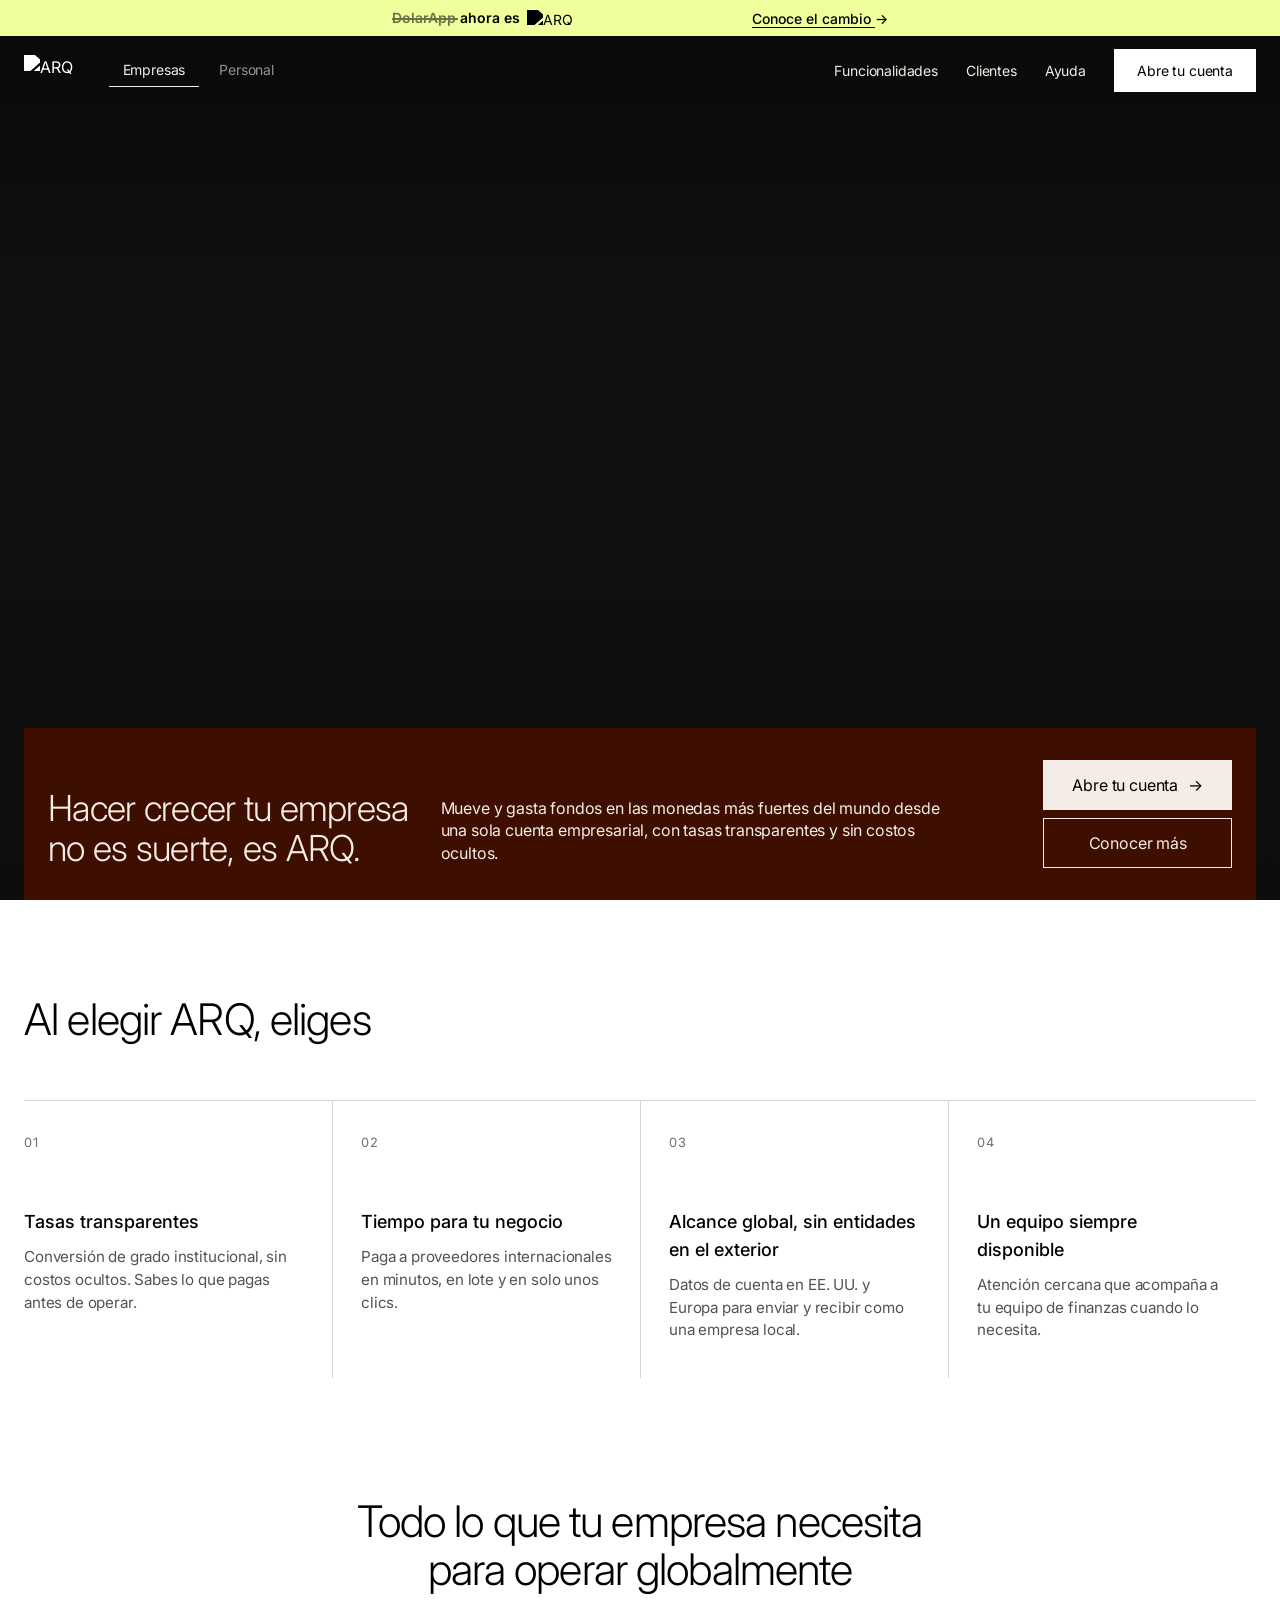
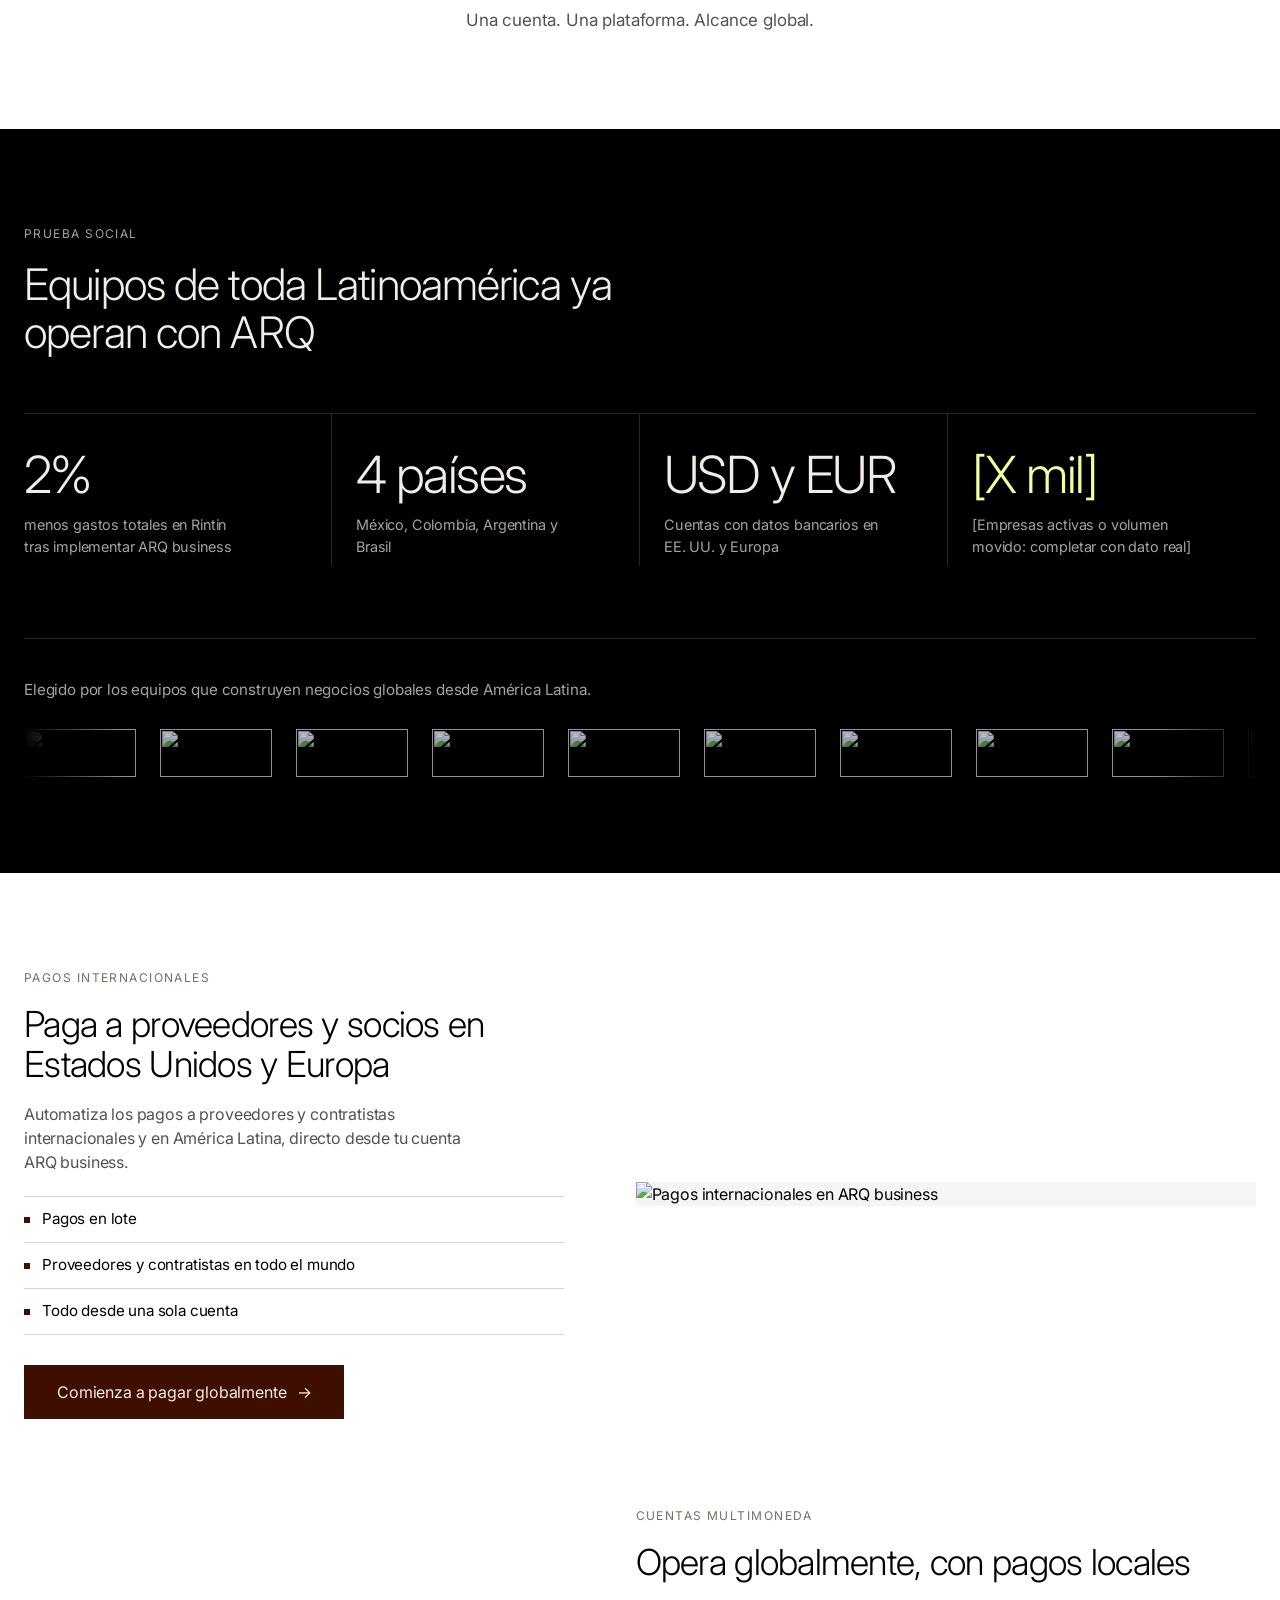
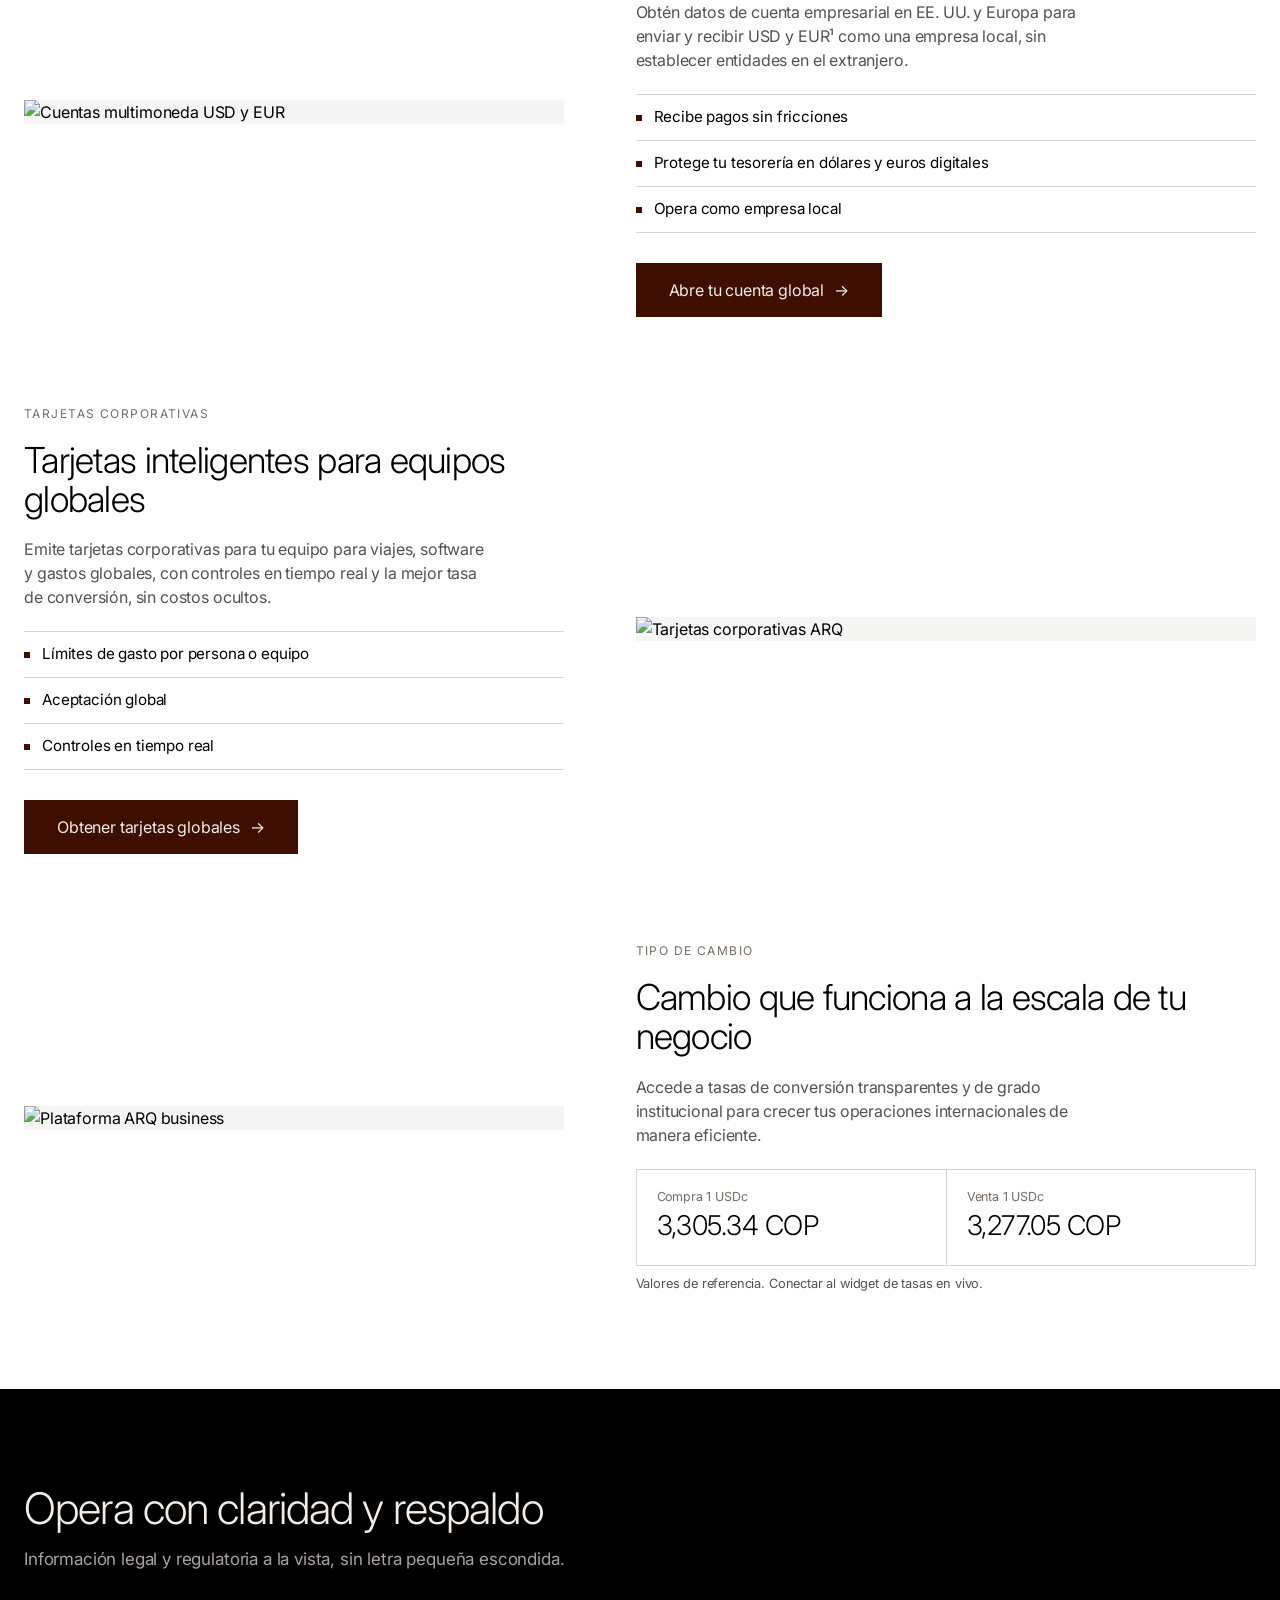
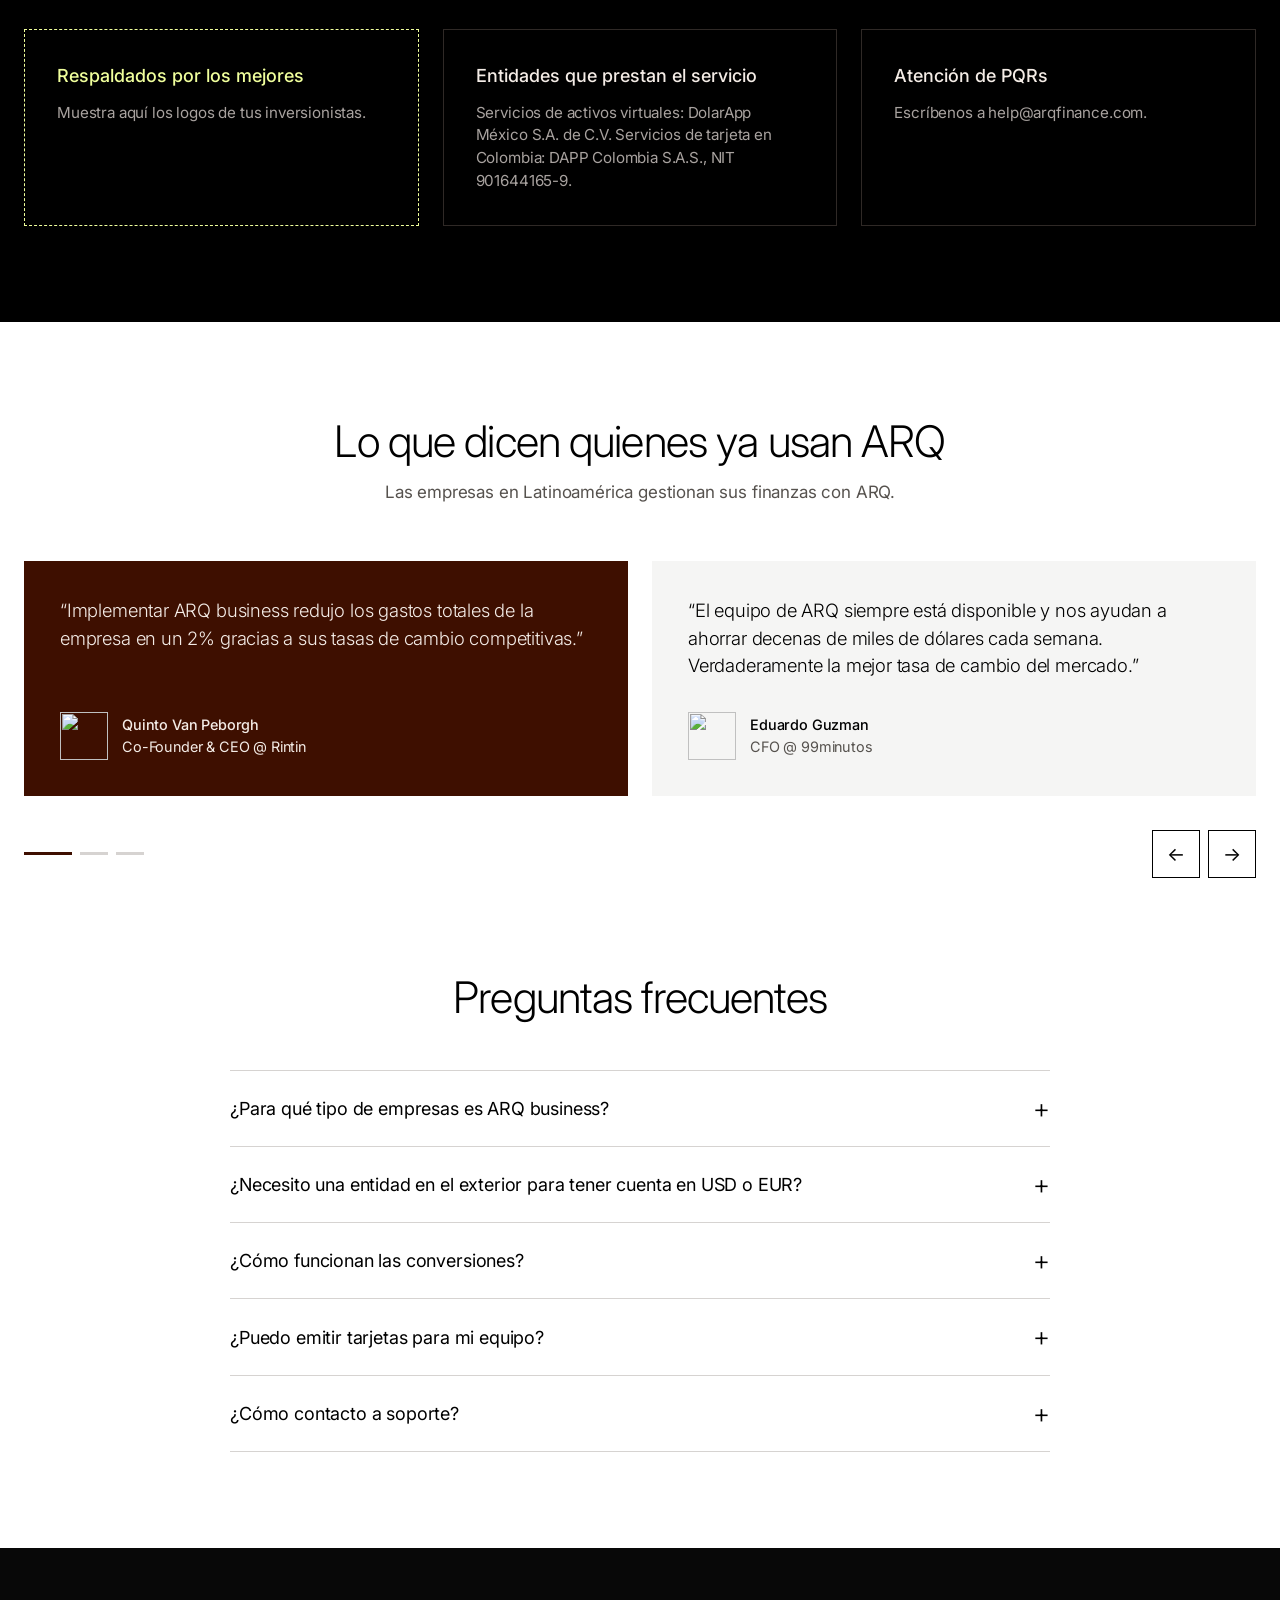
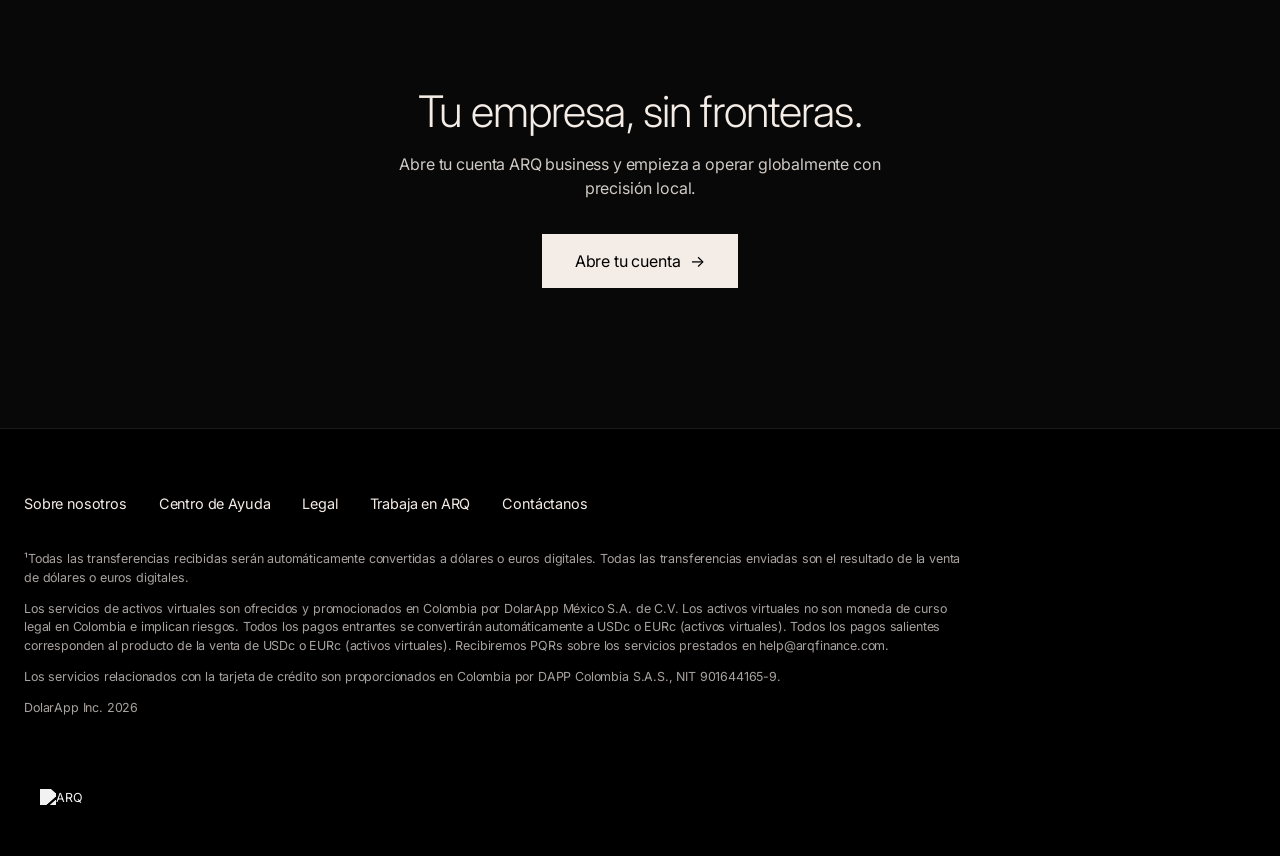
==== index.html @ 7ae876b1 "Variación B de la landing de ARQ (Empresas + Personal) para A/B testing Aplica la jerarquía de Nu Co" ====
<!doctype html>
<html lang="es-CO">
<head>
<meta charset="utf-8">
<meta name="viewport" content="width=device-width, initial-scale=1">
<title>ARQ business | Variación B (estructura Nu)</title>
<link rel="preconnect" href="https://fonts.googleapis.com">
<link rel="preconnect" href="https://fonts.gstatic.com" crossorigin>
<link href="https://fonts.googleapis.com/css2?family=Inter:wght@300;400;500;600&display=swap" rel="stylesheet">
<link rel="stylesheet" href="styles.css">
<link rel="stylesheet" href="personal.css">
</head>
<body>

<!--
  VARIACIÓN B — ARQ (EMPRESAS + PERSONAL EN UNA SOLA PÁGINA)
  El selector Empresas / Personal del navbar cambia de vista sin recargar ni navegar a otro archivo.
  Hipótesis: si presentamos ARQ con la claridad de Nu (beneficio de control en el hero → "Al elegir ARQ, eliges"
  → prueba social → productos → confianza/regulación → testimonios → FAQ), aumentará el CTR del CTA principal
  y la tasa de registro frente a la versión A.
  Métricas: clic en CTA hero, clics totales a registro, uso del conversor (personal), scroll 50/75%, registro completado.
  Cada CTA del cuerpo lleva data-cta para instrumentar el evento (los enlaces del navbar no navegan).
  Elementos en amarillo = placeholders: reemplazar con datos reales. Tasas del conversor = referencia.
  Imágenes, video, logos y QR se cargan desde arqfinance.com / cdn.arqfinance.com; en producción alojarlos propios.
-->

<!-- Banner animado: el nombre cambia de DolarApp a ARQ; al hacer clic abre el modal del cambio de marca -->
<div class="banner">
  <button type="button" class="banner-btn" id="brand-open" data-cta="brand-banner" aria-haspopup="dialog" aria-controls="brand-modal">
    <span class="ticker" aria-live="off">
      <span class="ticker-inner">
        <span><span class="was">DolarApp</span> <span class="is">ahora es</span> <img class="banner-logo" src="https://www.arqfinance.com/_astro/logo.D534Oqrz_ZRshG1.svg" alt="ARQ"></span>
        <span>Tan global como siempre, más ambiciosa que nunca</span>
        <span aria-hidden="true"><span class="was static">DolarApp</span></span>
      </span>
    </span>
    <span class="banner-more">Conoce el cambio <span class="arr">→</span></span>
  </button>
</div>

<header class="nav" id="nav">
  <div class="wrap">
    <div class="nav-left">
      <a class="logo" href="#" data-top aria-label="ARQ (volver al inicio)"><img src="https://www.arqfinance.com/_astro/logo.D534Oqrz_ZRshG1.svg" alt="ARQ"></a>
      <div class="switch" role="navigation" aria-label="Tipo de cuenta">
        <a href="#empresas" data-view="empresas" class="active" aria-current="page">Empresas</a>
        <a href="#personal" data-view="personal">Personal</a>
      </div>
    </div>
    <div class="links">
      <a class="noop" href="#">Funcionalidades</a>
      <a class="noop" href="#" data-t-empresas="Clientes" data-t-personal="Opiniones">Clientes</a>
      <a class="noop" href="#">Ayuda</a>
      <a class="btn btn-white noop" href="#" data-t-empresas="Abre tu cuenta" data-t-personal="Registrarse">Abre tu cuenta</a>
    </div>
  </div>
</header>

<main id="view-empresas" class="view">
<!-- 1. HERO -->
<section class="hero">
  <div class="hero-panel">
    <div class="wrap">
      <div class="bar">
        <div class="bar-text">
          <h1>Hacer crecer tu empresa<br>no es suerte, es ARQ.</h1>
          <div class="bar-side">
            <p>Mueve y gasta fondos en las monedas más fuertes del mundo desde una sola cuenta empresarial, con tasas transparentes y sin costos ocultos.</p>
          </div>
          <div class="actions">
            <a class="btn btn-offwhite" href="#e-registro" data-cta="hero">Abre tu cuenta <span class="arr">→</span></a>
            <a class="btn btn-outline on-dark" href="#e-productos" data-cta="hero-secundario">Conocer más</a>
          </div>
        </div>
      </div>
    </div>
  </div>
</section>

<!-- 2. PILARES -->
<section class="block light">
  <div class="wrap">
    <h2 class="reveal center" style="text-align:left">Al elegir ARQ, eliges</h2>
    <div class="pillars">
      <div class="pillar reveal" style="--d:.05s"><span class="n">01</span><h3>Tasas transparentes</h3><p>Conversión de grado institucional, sin costos ocultos. Sabes lo que pagas antes de operar.</p></div>
      <div class="pillar reveal" style="--d:.12s"><span class="n">02</span><h3>Tiempo para tu negocio</h3><p>Paga a proveedores internacionales en minutos, en lote y en solo unos clics.</p></div>
      <div class="pillar reveal" style="--d:.19s"><span class="n">03</span><h3>Alcance global, sin entidades en el exterior</h3><p>Datos de cuenta en EE. UU. y Europa para enviar y recibir como una empresa local.</p></div>
      <div class="pillar reveal" style="--d:.26s"><span class="n">04</span><h3>Un equipo siempre disponible</h3><p>Atención cercana que acompaña a tu equipo de finanzas cuando lo necesita.</p></div>
    </div>
  </div>
</section>

<!-- 3. TÍTULO DE SERVICIOS (separador entre pilares y prueba social) -->
<section class="block light" id="e-productos" style="padding-top:24px">
  <div class="wrap">
    <div class="center reveal">
      <h2>Todo lo que tu empresa necesita<br>para operar globalmente</h2>
      <p class="sub">Una cuenta. Una plataforma. Alcance global.</p>
    </div>
  </div>
</section>

<!-- 4. PRUEBA SOCIAL -->
<section class="block dark">
  <div class="wrap">
    <span class="eyebrow reveal">Prueba social</span>
    <h2 class="reveal" style="max-width:720px">Equipos de toda Latinoamérica ya operan con ARQ</h2>
    <div class="stats">
      <div class="stat reveal" style="--d:.05s"><b>2%</b><span>menos gastos totales en Rintin tras implementar ARQ business</span></div>
      <div class="stat reveal" style="--d:.12s"><b>4 países</b><span>México, Colombia, Argentina y Brasil</span></div>
      <div class="stat reveal" style="--d:.19s"><b>USD y EUR</b><span>Cuentas con datos bancarios en EE. UU. y Europa</span></div>
      <div class="stat todo reveal" style="--d:.26s"><b>[X mil]</b><span>[Empresas activas o volumen movido: completar con dato real]</span></div>
    </div>
    <div class="marquee-wrap reveal">
      <p class="cap">Elegido por los equipos que construyen negocios globales desde América Latina.</p>
      <div class="marquee" aria-label="Empresas que usan ARQ">
        <div class="marquee-track">
          <img src="https://www.arqfinance.com/_astro/partner-1.D_mMeR3E.webp" alt="">
          <img src="https://www.arqfinance.com/_astro/partner-11.BXKxPLMq.webp" alt="">
          <img src="https://www.arqfinance.com/_astro/partner-3.COo-REMi.webp" alt="">
          <img src="https://www.arqfinance.com/_astro/partner-4.nr9aVYWp.webp" alt="">
          <img src="https://www.arqfinance.com/_astro/partner-6.D3TfgtO8.webp" alt="">
          <img src="https://www.arqfinance.com/_astro/partner-7.Bqnf9oLd.webp" alt="">
          <img src="https://www.arqfinance.com/_astro/partner-8.Dorq1Qq0.webp" alt="">
          <img src="https://www.arqfinance.com/_astro/partner-9.DxtAh7CF.webp" alt="">
        </div>
      </div>
    </div>
  </div>
</section>

<!-- 5. PRODUCTOS -->
<section class="block light" style="padding-top:8px">
  <div class="wrap">

    <div class="product">
      <div class="pt reveal">
        <span class="eyebrow">Pagos internacionales</span>
        <h2>Paga a proveedores y socios en Estados Unidos y Europa</h2>
        <p>Automatiza los pagos a proveedores y contratistas internacionales y en América Latina, directo desde tu cuenta ARQ business.</p>
        <ul><li>Pagos en lote</li><li>Proveedores y contratistas en todo el mundo</li><li>Todo desde una sola cuenta</li></ul>
        <a class="btn btn-burgundy" href="#e-registro" data-cta="prod-pagos">Comienza a pagar globalmente <span class="arr">→</span></a>
      </div>
      <div class="media reveal" style="--d:.1s"><img src="https://www.arqfinance.com/_astro/business-benefit-1-es.Cd3D0XZC_2eNwPp.webp" alt="Pagos internacionales en ARQ business" loading="lazy"></div>
    </div>

    <div class="product rev">
      <div class="pt reveal">
        <span class="eyebrow">Cuentas multimoneda</span>
        <h2>Opera globalmente, con pagos locales</h2>
        <p>Obtén datos de cuenta empresarial en EE. UU. y Europa para enviar y recibir USD y EUR¹ como una empresa local, sin establecer entidades en el extranjero.</p>
        <ul><li>Recibe pagos sin fricciones</li><li>Protege tu tesorería en dólares y euros digitales</li><li>Opera como empresa local</li></ul>
        <a class="btn btn-burgundy" href="#e-registro" data-cta="prod-cuentas">Abre tu cuenta global <span class="arr">→</span></a>
      </div>
      <div class="media reveal" style="--d:.1s"><img src="https://www.arqfinance.com/_astro/business-benefit-2-es.DtLXEOiA_ZNxjGQ.webp" alt="Cuentas multimoneda USD y EUR" loading="lazy"></div>
    </div>

    <div class="product">
      <div class="pt reveal">
        <span class="eyebrow">Tarjetas corporativas</span>
        <h2>Tarjetas inteligentes para equipos globales</h2>
        <p>Emite tarjetas corporativas para tu equipo para viajes, software y gastos globales, con controles en tiempo real y la mejor tasa de conversión, sin costos ocultos.</p>
        <ul><li>Límites de gasto por persona o equipo</li><li>Aceptación global</li><li>Controles en tiempo real</li></ul>
        <a class="btn btn-burgundy" href="#e-registro" data-cta="prod-tarjetas">Obtener tarjetas globales <span class="arr">→</span></a>
      </div>
      <div class="media reveal" style="--d:.1s"><img src="https://www.arqfinance.com/_astro/business-benefit-3-en.Bo8iLZwk_8RFcz.webp" alt="Tarjetas corporativas ARQ" loading="lazy"></div>
    </div>

    <div class="product rev">
      <div class="pt reveal">
        <span class="eyebrow">Tipo de cambio</span>
        <h2>Cambio que funciona a la escala de tu negocio</h2>
        <p>Accede a tasas de conversión transparentes y de grado institucional para crecer tus operaciones internacionales de manera eficiente.</p>
        <div class="rate-box">
          <div><small>Compra 1 USDc</small><b>3,305.34 COP</b></div>
          <div><small>Venta 1 USDc</small><b>3,277.05 COP</b></div>
        </div>
        <p class="fine">Valores de referencia. Conectar al widget de tasas en vivo.</p>
      </div>
      <div class="media reveal" style="--d:.1s"><img src="https://www.arqfinance.com/_astro/business-app-es.hrPkyyJW_Z2uiToX.webp" alt="Plataforma ARQ business" loading="lazy"></div>
    </div>
  </div>
</section>
<!-- 6. CONFIANZA -->
<section class="block dark">
  <div class="wrap">
    <h2 class="reveal" style="max-width:680px">Opera con claridad y respaldo</h2>
    <p class="sub reveal" style="margin-top:14px">Información legal y regulatoria a la vista, sin letra pequeña escondida.</p>
    <div class="trust">
      <div class="tcard todo reveal" style="--d:.05s"><h3>Respaldados por los mejores</h3><p>Muestra aquí los logos de tus inversionistas.</p></div>
      <div class="tcard reveal" style="--d:.12s"><h3>Entidades que prestan el servicio</h3><p>Servicios de activos virtuales: DolarApp México S.A. de C.V. Servicios de tarjeta en Colombia: DAPP Colombia S.A.S., NIT 901644165-9.</p></div>
      <div class="tcard reveal" style="--d:.19s"><h3>Atención de PQRs</h3><p>Escríbenos a help@arqfinance.com.</p></div>
    </div>
  </div>
</section>

<!-- 7. TESTIMONIOS -->
<section class="block light" id="e-clientes">
  <div class="wrap">
    <h2 class="reveal center">Lo que dicen quienes ya usan ARQ</h2>
    <p class="sub reveal center" style="margin-left:auto;margin-right:auto;margin-top:14px">Las empresas en Latinoamérica gestionan sus finanzas con ARQ.</p>
    <div class="quotes">
      <figure class="quote hl reveal">
        <p>“Implementar ARQ business redujo los gastos totales de la empresa en un 2% gracias a sus tasas de cambio competitivas.”</p>
        <cite><img src="https://www.arqfinance.com/_astro/slide-5.DPJ-iJAH_Z2r4fEP.webp" alt=""><span><b>Quinto Van Peborgh</b>Co-Founder & CEO @ Rintin</span></cite>
      </figure>
      <figure class="quote reveal" style="--d:.08s">
        <p>“El equipo de ARQ siempre está disponible y nos ayudan a ahorrar decenas de miles de dólares cada semana. Verdaderamente la mejor tasa de cambio del mercado.”</p>
        <cite><img src="https://www.arqfinance.com/_astro/slide-2.Dfyh3610_Z2ljd4l.webp" alt=""><span><b>Eduardo Guzman</b>CFO @ 99minutos</span></cite>
      </figure>
      <figure class="quote reveal">
        <p>“Nuestro equipo puede pagar a proveedores internacionales en cuestión de minutos usando la plataforma de ARQ. Ahorra dinero y, lo más importante, tiempo.”</p>
        <cite><img src="https://www.arqfinance.com/_astro/slide-3.DffflrBR_2bcWS3.webp" alt=""><span><b>Tomas Mindlin</b>Co-Founder & CEO @ Tapi</span></cite>
      </figure>
      <figure class="quote reveal" style="--d:.08s">
        <p>“ARQ ha ayudado a que pagar a proveedores internacionales sea un proceso fluido para Kaszek.”</p>
        <cite><img src="https://www.arqfinance.com/_astro/slide-1.BblsdH49_Z1HPmCz.webp" alt=""><span><b>Hernan Kazah</b>Co-Founder & Managing Partner @ Kaszek</span></cite>
      </figure>
    </div>
    <div class="qctrl">
      <div class="dots" aria-hidden="true"></div>
      <div class="arrows">
        <button type="button" aria-label="Testimonio anterior">←</button>
        <button type="button" aria-label="Siguiente testimonio">→</button>
      </div>
    </div>
  </div>
</section>

<!-- 8. FAQ -->
<section class="block light" id="e-faq" style="padding-top:0">
  <div class="wrap">
    <h2 class="reveal center">Preguntas frecuentes</h2>
    <div class="faq reveal">
      <details><summary>¿Para qué tipo de empresas es ARQ business?</summary><div class="ans">Para startups y pymes con sede en México, Colombia, Argentina y Brasil que operan a través de fronteras y necesitan acceso confiable a finanzas globales sin abandonar su mercado local.</div></details>
      <details><summary>¿Necesito una entidad en el exterior para tener cuenta en USD o EUR?</summary><div class="ans">No. Obtienes datos de cuenta empresarial en EE. UU. y Europa para enviar y recibir USD y EUR sin establecer entidades en el extranjero.</div></details>
      <details><summary>¿Cómo funcionan las conversiones?</summary><div class="ans">Los pagos recibidos se convierten automáticamente a USDc o EURc (dólares o euros digitales), y los pagos enviados son el producto de la venta de esos activos. Los activos virtuales no son moneda de curso legal en Colombia e implican riesgos.</div></details>
      <details><summary>¿Puedo emitir tarjetas para mi equipo?</summary><div class="ans">Sí. Puedes emitir tarjetas corporativas con límites de gasto, controles en tiempo real y aceptación global.</div></details>
      <details><summary>¿Cómo contacto a soporte?</summary><div class="ans">Escríbenos a help@arqfinance.com o visita el Centro de Ayuda.</div></details>
    </div>
  </div>
</section>

<!-- 9. CTA FINAL -->
<section class="cta" id="e-registro">
  <div class="wrap reveal">
    <h2>Tu empresa, sin fronteras.</h2>
    <p>Abre tu cuenta ARQ business y empieza a operar globalmente con precisión local.</p>
    <a class="btn btn-offwhite" href="#" data-cta="final">Abre tu cuenta <span class="arr">→</span></a>
  </div>
</section>

</main>

<main id="view-personal" class="view" hidden>
<!-- 1. HERO CON VIDEO -->
<section class="p-hero">
  <video id="hero-video" autoplay muted loop playsinline preload="metadata" poster="https://www.arqfinance.com/_astro/hero.NEH5cOVc.webp"
         data-desktop-src="https://cdn.arqfinance.com/9a062e05-7674-4037-b7e7-937e2901f3b5/hero-video-bg-desktop-boneta.mp4"
         data-mobile-src="https://cdn.arqfinance.com/9a062e05-7674-4037-b7e7-937e2901f3b5/hero-video-bg-mobile-boneta.mp4"></video>
  <div class="wrap">
    <div>
      <h1>Hacer crecer tu patrimonio<br>no es suerte, es ARQ.</h1>
      <p>Cambia, paga, recibe e invierte en dólares y euros digitales a la tasa real del mercado, sin comisiones ocultas, desde cualquier lugar.</p>
      <div class="actions">
        <a class="btn btn-offwhite" href="#p-registro" data-cta="hero">Registrarse <span class="arr">→</span></a>
        <a class="btn btn-outline on-dark" href="#p-productos" data-cta="hero-secundario">Conocer más</a>
      </div>
    </div>
    <div class="chips" aria-label="Calificaciones de la app">
      <span class="chip"><svg viewBox="0 0 24 24" aria-hidden="true"><path d="M17.67 12.79c-.02-2.72 2.23-4.05 2.34-4.11-1.28-1.86-3.26-2.12-3.96-2.14-1.67-.17-3.28 1-4.13 1-.86 0-2.17-.98-3.58-.95-1.81.03-3.51 1.08-4.44 2.7-1.92 3.32-.49 8.19 1.35 10.87.92 1.31 1.99 2.78 3.4 2.73 1.37-.06 1.89-.88 3.55-.88 1.64 0 2.13.88 3.56.85 1.48-.02 2.41-1.32 3.29-2.64 1.06-1.5 1.49-2.98 1.51-3.06-.04-.02-2.87-1.1-2.9-4.37zM14.96 4.78c.74-.93 1.25-2.18 1.11-3.46-1.07.05-2.41.74-3.18 1.64-.68.8-1.29 2.1-1.13 3.33 1.2.09 2.43-.6 3.2-1.51z"/></svg>4.7<small>/5</small></span>
      <span class="chip"><svg viewBox="0 0 24 24" aria-hidden="true"><path d="M7 4l13 8-13 8z"/></svg>4.5<small>/5</small></span>
    </div>
  </div>
</section>

<!-- 2. CAMBIO: celular + tarjeta sobre verde -->
<section class="p-green">
  <div class="wrap">
    <div class="img reveal"><img src="https://www.arqfinance.com/_astro/arq-app-es-co.DZjt2pmW_Z1uCnOr.webp" alt="App y tarjeta ARQ"></div>
    <div>
      <h2 class="reveal">Tu banco odiaría<br>que vieras nuestro cambio.</h2>
      <p class="sub reveal">Cambia a dólares digitales y euros digitales en segundos, a la tasa real del mercado. Sin comisiones ocultas.</p>
      <a class="btn btn-white reveal" href="#p-cambio" data-cta="cambio">Cambia ahora <span class="arr">→</span></a>
    </div>
  </div>
</section>

<!-- 3. AL ELEGIR ARQ, ELIGES (lista editorial) -->
<section class="p-pillars">
  <div class="wrap">
    <div class="ttl reveal">
      <span class="eyebrow">Por qué ARQ</span>
      <h2>Al elegir ARQ, eliges</h2>
      <p>Claridad desde el primer día: sin letra pequeña, sin sorpresas.</p>
    </div>
    <div>
      <div class="p-row reveal"><span class="n">01</span><div><h3>La tasa real del mercado</h3><p>Sin comisiones ocultas. Ves lo que pagas antes de cambiar.</p></div></div>
      <div class="p-row reveal"><span class="n">02</span><div><h3>Segundos, no días</h3><p>Cambia a dólares y euros digitales en segundos, desde tu celular.</p></div></div>
      <div class="p-row reveal"><span class="n">03</span><div><h3>Una cuenta tan global como tus ingresos</h3><p>Recibe pagos de Estados Unidos y Europa con tus propios datos de cuenta.</p></div></div>
      <div class="p-row reveal"><span class="n">04</span><div><h3>Una tarjeta que va contigo</h3><p>En casa o en el extranjero, paga siempre a la tasa real y con cashback.</p></div></div>
    </div>
  </div>
</section>

<!-- 4. FRANJA AZUL: prensa (carrusel infinito) -->
<section class="p-press">
  <div class="wrap">
    <h2 class="reveal">Esto es lo que dicen de nosotros</h2>
    <div class="marquee" aria-label="Medios que hablan de ARQ">
      <div class="marquee-track">
        <img src="https://www.arqfinance.com/_astro/bloomberg.BDicKIKr.svg" alt="Bloomberg">
        <img src="https://www.arqfinance.com/_astro/forbes.Dz3vZZSB.svg" alt="Forbes">
        <img src="https://www.arqfinance.com/_astro/el-tiempo.CmvBShZ-.svg" alt="El Tiempo">
        <img src="https://www.arqfinance.com/_astro/valora-atlantic.BvX9Cz4F.svg" alt="Valora Analitik">
        <img src="https://www.arqfinance.com/_astro/la-republica.Vt3ulvCZ.svg" alt="La República">
        <img src="https://www.arqfinance.com/_astro/infobae.BCz3heBQ.svg" alt="Infobae">
        <img src="https://www.arqfinance.com/_astro/bloomberg-en-linea.BaGs9W0c.svg" alt="Bloomberg Línea">
      </div>
    </div>
  </div>
</section>

<!-- 5. BENEFICIOS: tarjetas grises con imagen a sangre -->
<section class="p-benefits" id="p-productos">
  <div class="wrap">
    <div class="p-head reveal">
      <h2>Todo lo que necesitas<br>para tu patrimonio global</h2>
      <p>Cambia, paga, recibe e invierte. Todo en una sola app.</p>
    </div>

    <article class="p-benefit reveal">
      <div class="tx">
        <div>
          <h2>La tarjeta para un patrimonio global.</h2>
          <p>En casa o en el extranjero, paga siempre a la tasa real del mercado y con un cashback inigualable.</p>
        </div>
        <div><a class="btn btn-black" href="#p-registro" data-cta="prod-tarjeta">Pide tu tarjeta ARQ <span class="arr">→</span></a></div>
      </div>
      <div class="im"><img src="https://www.arqfinance.com/_astro/benefit-1-en-all.DXNm6J_1_1EP5q.webp" alt="Tarjeta ARQ" loading="lazy"></div>
    </article>

    <article class="p-benefit rev reveal">
      <div class="tx">
        <div>
          <h2>Una cuenta tan global como tus ingresos.</h2>
          <p>Envía y recibe pagos desde Estados Unidos y Europa con tus propios datos de cuenta, a la tasa real del mercado y sin sorpresas.</p>
        </div>
        <div><a class="btn btn-black" href="#p-registro" data-cta="prod-cuenta">Abre tu cuenta global <span class="arr">→</span></a></div>
      </div>
      <div class="im"><img src="https://www.arqfinance.com/_astro/benefit-2-es-co.DaxhS8_G_Z1728Cl.webp" alt="Cuenta global ARQ" loading="lazy"></div>
    </article>

    <article class="p-benefit reveal">
      <div class="tx">
        <div>
          <h2>Gestiona tu capital a escala global.</h2>
          <p>Accede a cuentas remuneradas, acciones y ETFs líderes en mercados internacionales con una asesoría de inversión global.</p>
        </div>
        <div><a class="btn btn-black" href="#p-registro" data-cta="prod-inversion">Empieza hoy <span class="arr">→</span></a></div>
      </div>
      <div class="im"><img src="https://www.arqfinance.com/_astro/benefit-3-es-co.fEWbibNk_aejRg.webp" alt="Inversiones en ARQ" loading="lazy"></div>
    </article>
  </div>
</section>

<!-- 6. CONVERSOR: celular sobre burdeos + calculadora -->
<section class="p-ex" id="p-cambio">
  <div class="wrap">
  <div class="l"><img src="https://www.arqfinance.com/_astro/exchange-app-es-co.D25RmYHM_ZnpPjo.webp" alt="Alertas de precio en la app de ARQ" loading="lazy"></div>
  <div class="r">
    <h2 class="reveal">No nos creas.<br>Compruébalo por ti mismo.</h2>
    <div class="p-calc reveal" id="calc">
      <div class="row">
        <span class="cur"><img id="calc-flag-from" src="https://www.arqfinance.com/_astro/co.DbTl_jdJ.svg" alt=""><span id="calc-from">COP</span></span>
        <input class="val" id="calc-amt" inputmode="decimal" value="1000000" aria-label="Monto a cambiar">
      </div>
      <div class="mid"><button type="button" class="swapbtn" id="calc-swap" aria-label="Invertir monedas">⇅</button></div>
      <div class="row">
        <span class="cur"><img id="calc-flag-to" src="https://www.arqfinance.com/_astro/us.BxQaODEj.svg" alt=""><span id="calc-to">USDc</span></span>
        <div class="val out" id="calc-out">0</div>
      </div>
      <div class="rate"><span id="calc-rate">1 USDc = 3.305,34 COP</span> · Tasa de referencia</div>
    </div>
    <a class="btn btn-black reveal" href="#p-registro" data-cta="conversor">Cambia ahora <span class="arr">→</span></a>
    <p class="legal reveal">USDc y EURc son activos virtuales y no moneda fiduciaria. Para más información, lee el artículo con la explicación sobre qué son las stablecoins.</p>
  </div>
  </div>
</section>

<!-- 7. INVERSIONISTAS -->
<section class="p-inv">
  <div class="wrap">
    <span class="eyebrow reveal">Nuestros inversionistas</span>
    <h2 class="reveal">Respaldados por los mejores.</h2>
    <div class="tcard todo reveal"><h3>[Logos de inversionistas]</h3><p>Reemplazar por los logos reales de los inversionistas de ARQ.</p></div>
  </div>
</section>

<!-- 8. TESTIMONIOS sobre azul petróleo -->
<section class="p-teal" id="p-clientes">
  <div class="wrap">
    <div class="reveal">
      <h2>2 millones de personas en todo el mundo ya gestionan sus finanzas con ARQ.</h2>
      <div class="chips">
        <span class="chip"><svg viewBox="0 0 24 24" aria-hidden="true"><path d="M17.67 12.79c-.02-2.72 2.23-4.05 2.34-4.11-1.28-1.86-3.26-2.12-3.96-2.14-1.67-.17-3.28 1-4.13 1-.86 0-2.17-.98-3.58-.95-1.81.03-3.51 1.08-4.44 2.7-1.92 3.32-.49 8.19 1.35 10.87.92 1.31 1.99 2.78 3.4 2.73 1.37-.06 1.89-.88 3.55-.88 1.64 0 2.13.88 3.56.85 1.48-.02 2.41-1.32 3.29-2.64 1.06-1.5 1.49-2.98 1.51-3.06-.04-.02-2.87-1.1-2.9-4.37zM14.96 4.78c.74-.93 1.25-2.18 1.11-3.46-1.07.05-2.41.74-3.18 1.64-.68.8-1.29 2.1-1.13 3.33 1.2.09 2.43-.6 3.2-1.51z"/></svg>4.7<small>/5</small></span>
        <span class="chip"><svg viewBox="0 0 24 24" aria-hidden="true"><path d="M7 4l13 8-13 8z"/></svg>4.5<small>/5</small></span>
      </div>
      <a class="btn btn-offwhite" href="#p-registro" data-cta="teal-descarga">Descarga la app <span class="arr">→</span></a>
    </div>
    <div>
      <div class="quotes">
        <figure class="quote reveal">
          <p>“He estado en varios países tales como Japón, EEUU, Europa y siempre pago con ARQ, no importa la moneda local siempre pago con la tarjeta que hace la conversión, me da seguridad, tranquilidad y además recargo con mi moneda local, esta tarjeta es fabulosa, para los viajeros es lo mejor la reciben en cualquier parte del mundo.”</p>
          <cite><span><b>Juan Manuel G.</b>Medellín • 28 Aug 2025</span></cite>
        </figure>
        <figure class="quote reveal" style="--d:.08s">
          <p>“Muy buena experiencia. No tuve ningún problema en ningún momento y la tarjeta me funcionó en todos los lugares de Europa, en comercios grandes e incluso en un puesto de frutas en la calle. Todo fue súper fácil y, lo mejor de todo, sin comisiones.”</p>
          <cite><span><b>Hordania S.</b>Bogotá • 14 Oct 2025</span></cite>
        </figure>
        <figure class="quote reveal" style="--d:.16s">
          <p>“Me encanta ARQ. Es absolutamente la mejor forma de recibir pagos en EE.UU. y poder usar ese saldo con la mejor tasa de cambio aquí en Colombia.”</p>
          <cite><span><b>Natalia R.</b>Bogotá • 30 Dec 2025</span></cite>
        </figure>
      </div>
      <div class="qctrl">
        <div class="dots" aria-hidden="true"></div>
        <div class="arrows">
          <button type="button" aria-label="Testimonio anterior">←</button>
          <button type="button" aria-label="Siguiente testimonio">→</button>
        </div>
      </div>
    </div>
  </div>
</section>

<!-- 9. FAQ + claridad legal -->
<section class="p-faq" id="p-faq">
  <div class="wrap">
    <div class="ttl reveal">
      <h2>Preguntas frecuentes</h2>
      <p>Lo esencial, sin letra pequeña. Si necesitas más, escríbenos a help@arqfinance.com.</p>
    </div>
    <div class="faq reveal">
      <details><summary>¿Qué son USDc y EURc?</summary><div class="ans">Son dólares y euros digitales (stablecoins). Son activos virtuales y no moneda fiduciaria ni de curso legal en Colombia, e implican riesgos.</div></details>
      <details><summary>¿A qué tasa cambio mi dinero?</summary><div class="ans">A la tasa real del mercado, sin comisiones ocultas.</div></details>
      <details><summary>¿Puedo recibir pagos de Estados Unidos y Europa?</summary><div class="ans">Sí. Tienes tus propios datos de cuenta para enviar y recibir pagos desde Estados Unidos y Europa, a la tasa real del mercado.</div></details>
      <details><summary>¿Qué puedo hacer con la tarjeta ARQ?</summary><div class="ans">Pagar en casa o en el extranjero a la tasa real del mercado y con cashback.</div></details>
      <details><summary>¿Quién presta el servicio?</summary><div class="ans">Los servicios de activos virtuales los ofrece en Colombia DolarApp México S.A. de C.V. Los servicios relacionados con la tarjeta de crédito los presta DAPP Colombia S.A.S., NIT 901644165-9.</div></details>
    </div>
  </div>
</section>

<!-- 10. DESCARGA CON QR -->
<section class="p-qr" id="p-registro">
  <div class="l"><div class="qrbox"><img src="https://www.arqfinance.com/_astro/qr-code.CypiRRay.webp" alt="Código QR para descargar la app de ARQ"></div></div>
  <div class="r">
    <h2 class="reveal">Descarga ARQ.<br>Únete hoy.</h2>
    <p class="reveal">Únete a los 2 millones de personas que ya gestionan su patrimonio con ARQ.</p>
    <div class="badges reveal">
      <a href="#" data-cta="badge-appstore"><img src="https://www.arqfinance.com/_astro/app-store-badge-es.mpKR2dAW.svg" alt="Descargar en App Store"></a>
      <a href="#" data-cta="badge-googleplay"><img src="https://www.arqfinance.com/_astro/google-play-badge-es.CU2piSXn.svg" alt="Disponible en Google Play"></a>
    </div>
  </div>
</section>

</main>

<footer>
  <div class="wrap">
    <div class="links"><a href="#">Sobre nosotros</a><a href="#">Centro de Ayuda</a><a href="#">Legal</a><a href="#">Trabaja en ARQ</a><a href="#">Contáctanos</a></div>
    <p>¹Todas las transferencias recibidas serán automáticamente convertidas a dólares o euros digitales. Todas las transferencias enviadas son el resultado de la venta de dólares o euros digitales.</p>
    <p>Los servicios de activos virtuales son ofrecidos y promocionados en Colombia por DolarApp México S.A. de C.V. Los activos virtuales no son moneda de curso legal en Colombia e implican riesgos. Todos los pagos entrantes se convertirán automáticamente a USDc o EURc (activos virtuales). Todos los pagos salientes corresponden al producto de la venta de USDc o EURc (activos virtuales). Recibiremos PQRs sobre los servicios prestados en help@arqfinance.com.</p>
    <p>Los servicios relacionados con la tarjeta de crédito son proporcionados en Colombia por DAPP Colombia S.A.S., NIT 901644165-9.</p>
    <p>DolarApp Inc. 2026</p>
    <img class="brand" src="https://www.arqfinance.com/_astro/logo.D534Oqrz_ZRshG1.svg" alt="ARQ">
  </div>
</footer>

<!-- Modal corto: De DolarApp a ARQ -->
<div class="brand-modal" id="brand-modal" role="dialog" aria-modal="true" aria-labelledby="bm-title" aria-hidden="true">
  <div class="bm-card">
    <button type="button" class="bm-close" id="brand-close" aria-label="Cerrar">×</button>
    <div class="bm-hero" aria-hidden="true">
      <span class="bm-from">DolarApp</span>
      <span class="bm-arrow">→</span>
      <span class="bm-to"><img src="https://www.arqfinance.com/_astro/logo.D534Oqrz_ZRshG1.svg" alt=""></span>
    </div>
    <div class="bm-body">
      <h2 id="bm-title">DolarApp ahora es ARQ</h2>
      <p>Crecimos más allá de los pagos transfronterizos, y nuestro nombre tenía que crecer con nosotros.</p>
      <ol class="bm-steps">
        <li><b>Hace 3 años</b><span>Lanzamos DolarApp para pagar y recibir en dólares con tasas justas.</span></li>
        <li><b>Hoy</b><span>Más de 2 millones de clientes y nuevos productos: inversión, crédito y servicios del día a día.</span></li>
        <li><b>2 de marzo de 2026</b><span>Nace ARQ, nuestra nueva marca para una plataforma financiera global.</span></li>
      </ol>
      <div class="bm-actions">
        <button type="button" class="btn btn-black bm-ok" id="brand-ok" data-cta="brand-modal-ok">Entendido</button>
        <a class="bm-link" href="https://www.arqfinance.com/es-CO/blog/product-releases/announcement" target="_blank" rel="noopener" data-cta="brand-modal-anuncio">Leer el anuncio completo</a>
      </div>
    </div>
  </div>
</div>

<script src="script.js"></script>
</body>
</html>
---- styles.css ----
/* ===== Tokens de marca ARQ (extraídos de arqfinance.com) ===== */
:root{
  --black:#000; --white:#fff; --off-white:#f4ece6;
  --burgundy:#3e0f00; --burgundy-600:#ab2a00; --burgundy-200:#f35a27;
  --yellow:#f0ff9c; --green:#00301c; --blue:#5db3e8; --taupe:#776d65;
  --brown-50:#f5f5f4; --brown-100:#e7e5e4; --brown-200:#d6d3d1; --brown-400:#a8a29f; --brown-700:#56524e; --brown-900:#292524;
  /* Beausite (fuente propietaria de ARQ) no es de uso libre: Inter ligera como sustituto.
     Para igualarla 100%, cargar Beausite Classic/Fit con @font-face y ponerla primero aquí. */
  --font:"Beausite Classic","Beausite Fit",Inter,system-ui,-apple-system,"Segoe UI",sans-serif;
  --ease:cubic-bezier(.4,0,.2,1);
}
*{box-sizing:border-box;margin:0;padding:0}
html{scroll-behavior:smooth}
body{background:var(--black);color:var(--black);font-family:var(--font);font-weight:400;font-size:16px;line-height:1.5;letter-spacing:-.01em;-webkit-font-smoothing:antialiased}
img{display:block;max-width:100%}
a{color:inherit;text-decoration:none}
.wrap{max-width:1280px;margin:0 auto;padding:0 24px}

/* ===== Tipografía: títulos ligeros (300), tracking -0.02em, como ARQ ===== */
h1,h2{font-weight:300;letter-spacing:-.02em;line-height:1.1}
h1{font-size:clamp(2rem,4.2vw,3.4rem)}
h2{font-size:clamp(1.9rem,3.4vw,2.9rem)}
h3{font-weight:500;font-size:1.125rem;line-height:1.55;letter-spacing:0}
.eyebrow{font-size:.75rem;text-transform:uppercase;letter-spacing:.12em;color:var(--taupe);margin-bottom:18px;display:block}
.dark .eyebrow{color:var(--brown-400)}

/* ===== Botones: rectos (radius 0), transición .15s como ARQ + hover claro ===== */
.btn{display:inline-flex;align-items:center;gap:10px;font-family:inherit;font-size:1rem;font-weight:400;letter-spacing:-.01em;padding:14px 32px;border:1px solid transparent;cursor:pointer;
     transition:color .15s var(--ease),background-color .15s var(--ease),border-color .15s var(--ease),transform .15s var(--ease)}
.btn .arr{display:inline-block;transition:transform .2s var(--ease)}
.btn:hover .arr{transform:translateX(5px)}
.btn:active{transform:scale(.98)}
.btn-burgundy{background:var(--burgundy);color:var(--off-white)}
.btn-burgundy:hover{background:var(--burgundy-600)}
.btn-offwhite{background:var(--off-white);color:var(--black)}
.btn-offwhite:hover{background:var(--yellow)}
.btn-white{background:var(--white);color:var(--black)}
.btn-white:hover{background:var(--off-white)}
.btn-outline{background:transparent;color:var(--black);border-color:var(--black)}
.btn-outline:hover{background:var(--black);color:var(--white)}
.dark .btn-outline,.btn-outline.on-dark{color:var(--off-white);border-color:var(--off-white)}
.dark .btn-outline:hover,.btn-outline.on-dark:hover{background:var(--off-white);color:var(--black)}
.btn:focus-visible,a:focus-visible,summary:focus-visible{outline:2px solid var(--blue);outline-offset:3px}

/* ===== Banner + header ===== */
.banner{background:var(--yellow);color:var(--black);text-align:center;padding:9px 16px;font-size:.875rem;position:relative;z-index:30}
.banner a{text-decoration:underline;text-underline-offset:3px}
header.nav{position:absolute;top:36px;left:0;right:0;z-index:20;transition:background-color .25s var(--ease),backdrop-filter .25s var(--ease)}
header.nav.stuck{position:fixed;top:0;background:rgba(0,0,0,.78);backdrop-filter:blur(12px);animation:slideDown .3s var(--ease)}
@keyframes slideDown{from{transform:translateY(-100%)}to{transform:none}}
header.nav .wrap{display:flex;align-items:center;justify-content:space-between;height:68px}
header.nav .logo img{height:30px;width:auto;filter:brightness(0) invert(1)}
header.nav .links{display:flex;align-items:center;gap:28px;color:var(--off-white);font-size:.875rem}
header.nav .links a:not(.btn){position:relative;padding:4px 0}
header.nav .links a:not(.btn)::after{content:"";position:absolute;left:0;bottom:0;height:1px;width:100%;background:currentColor;transform:scaleX(0);transform-origin:left;transition:transform .25s var(--ease)}
header.nav .links a:not(.btn):hover::after{transform:scaleX(1)}
header.nav .btn{padding:10px 22px;font-size:.875rem}

/* ===== 1. HERO: foto a sangre + panel burdeos inferior ===== */
.hero{position:relative;min-height:calc(100vh - 36px);max-height:820px;display:flex;align-items:flex-end;color:var(--off-white);
      background:#111 url("https://www.arqfinance.com/_astro/business-hero.C6nXMTt9.webp") center/cover no-repeat}
.hero::before{content:"";position:absolute;inset:0;background:linear-gradient(180deg,rgba(0,0,0,.45) 0%,rgba(0,0,0,0) 35%,rgba(0,0,0,.25) 100%)}
/* Barra del hero como en ARQ: compacta, dentro del ancho del contenedor; la foto sigue siendo la protagonista */
.hero-panel{position:relative;width:100%}
.hero-panel .wrap{display:block}
.bar{display:flex;align-items:stretch}
.bar-text{flex:1;display:flex;align-items:flex-end;gap:32px;background:var(--burgundy);padding:32px 24px}
.bar-text h1{flex-shrink:0;font-size:clamp(1.9rem,2.8vw,2.25rem);line-height:1.1}
.bar-side{position:relative;top:-4px}
.bar-side p{font-size:1rem;line-height:1.4;color:var(--off-white);max-width:32rem}
.bar-text .actions{margin-left:auto;flex:none;display:flex;flex-direction:column;gap:8px}
.bar-text .actions .btn{justify-content:center;padding:12px 28px}

/* ===== Secciones alternadas negro / blanco ===== */
section.block{padding:96px 0}
.light{background:var(--white);color:var(--black)}
.dark{background:var(--black);color:var(--off-white)}
.center{text-align:center}
.center .sub{margin:14px auto 0}
.sub{font-size:1.0625rem;color:var(--brown-700);max-width:560px}
.dark .sub{color:var(--brown-400)}

/* Prueba social */
.stats{display:grid;grid-template-columns:repeat(4,1fr);gap:0;margin-top:56px;border-top:1px solid #2a2523}
.stat{padding:32px 24px 8px 0;border-right:1px solid #2a2523;padding-left:24px}
.stat:first-child{padding-left:0}
.stat:last-child{border-right:0}
.stat b{display:block;font-weight:300;font-size:clamp(2.2rem,4vw,3.4rem);letter-spacing:-.03em;line-height:1.1}
.stat span{display:block;margin-top:12px;color:var(--brown-400);font-size:.9rem;max-width:230px}
.stat.todo b{color:var(--yellow)}
/* Carrusel infinito de logos (mismo mecanismo que ARQ: 3 copias, 30s linear, -33.33%) */
.marquee-wrap{margin-top:72px;padding-top:40px;border-top:1px solid #2a2523}
.marquee-wrap .cap{color:var(--brown-400);font-size:.95rem;margin-bottom:28px}
.marquee{overflow:hidden;-webkit-mask-image:linear-gradient(90deg,transparent,#000 8%,#000 92%,transparent);mask-image:linear-gradient(90deg,transparent,#000 8%,#000 92%,transparent)}
.marquee-track{display:flex;width:max-content;align-items:center;gap:24px;animation:scroll-x 30s linear infinite}
.marquee-track img{width:112px;height:48px;object-fit:contain;opacity:.75;transition:opacity .25s var(--ease),transform .25s var(--ease)}
.marquee-track img:hover{opacity:1;transform:scale(1.08)}
@keyframes scroll-x{from{transform:translateX(0)}to{transform:translateX(-33.3333%)}}

/* Pilares: "Al elegir ARQ, eliges" */
.pillars{display:grid;grid-template-columns:repeat(4,1fr);gap:0;margin-top:56px;border-top:1px solid var(--brown-200)}
.pillar{padding:32px 28px 36px 0;transition:background-color .25s var(--ease),padding .25s var(--ease)}
.pillar+.pillar{padding-left:28px;border-left:1px solid var(--brown-200)}
.pillar:hover{background:var(--brown-50)}
.pillar .n{display:block;color:var(--taupe);font-size:.8rem;margin-bottom:56px;letter-spacing:.08em}
.pillar h3{margin-bottom:10px}
.pillar p{color:var(--brown-700);font-size:.95rem}

/* Productos */
.product{display:grid;grid-template-columns:1fr 1.15fr;gap:72px;align-items:center;margin-top:88px}
.product.rev .pt{order:2}
.product .pt h2{font-size:clamp(1.7rem,2.8vw,2.3rem);margin-bottom:18px}
.product .pt p{color:var(--brown-700);max-width:460px}
.product ul{list-style:none;margin:22px 0 30px}
.product li{padding:11px 0;border-top:1px solid var(--brown-200);display:flex;gap:12px;font-size:.95rem}
.product li:last-child{border-bottom:1px solid var(--brown-200)}
.product li::before{content:"";width:6px;height:6px;margin-top:9px;background:var(--burgundy);flex:none}
.media{overflow:hidden;background:var(--brown-50)}
.media img{width:100%;height:auto;transition:transform .6s var(--ease)}
.media:hover img{transform:scale(1.04)}
.rate-box{display:grid;grid-template-columns:1fr 1fr;border:1px solid var(--brown-200);margin:22px 0 8px}
.rate-box div{padding:18px 20px}
.rate-box div+div{border-left:1px solid var(--brown-200)}
.rate-box small{display:block;color:var(--taupe);font-size:.78rem}
.rate-box b{font-weight:300;font-size:1.7rem;letter-spacing:-.02em}
.fine{font-size:.8rem;color:var(--taupe)}

/* Confianza */
.trust{display:grid;grid-template-columns:repeat(3,1fr);gap:24px;margin-top:56px}
.tcard{border:1px solid #2f2926;padding:32px;transition:border-color .25s var(--ease),background-color .25s var(--ease),transform .25s var(--ease)}
.tcard:hover{border-color:var(--off-white);background:#0d0907;transform:translateY(-4px)}
.tcard h3{margin-bottom:12px}
.tcard p{color:var(--brown-400);font-size:.95rem}
.tcard.todo{border-style:dashed;border-color:var(--yellow)}
.tcard.todo h3{color:var(--yellow)}

/* Testimonios */
.quotes{display:flex;gap:24px;margin-top:56px;overflow-x:auto;scroll-snap-type:x mandatory;scrollbar-width:none;padding-bottom:6px}
.quotes::-webkit-scrollbar{display:none}
.quote{flex:0 0 calc((100% - 24px)/2);scroll-snap-align:start;display:flex;flex-direction:column;justify-content:space-between;background:var(--brown-50);padding:36px;transition:transform .25s var(--ease),box-shadow .25s var(--ease)}
.qctrl{display:flex;align-items:center;justify-content:space-between;margin-top:28px}
.dots{display:flex;gap:8px}
.dots button{width:28px;height:3px;border:0;background:var(--brown-200);cursor:pointer;transition:background-color .2s var(--ease),width .25s var(--ease)}
.dots button.on{background:var(--burgundy);width:48px}
.arrows{display:flex;gap:8px}
.arrows button{width:48px;height:48px;border:1px solid var(--black);background:transparent;font-size:1.2rem;cursor:pointer;font-family:inherit;transition:background-color .15s var(--ease),color .15s var(--ease)}
.arrows button:hover{background:var(--black);color:var(--white)}
.arrows button:focus-visible,.dots button:focus-visible{outline:2px solid var(--blue);outline-offset:3px}
.quote:hover{transform:translateY(-5px);box-shadow:0 18px 40px rgba(0,0,0,.09)}
.quote p{font-size:1.15rem;line-height:1.5;font-weight:300;letter-spacing:-.01em}
.quote cite{display:flex;align-items:center;gap:14px;margin-top:32px;font-style:normal;font-size:.9rem;color:var(--brown-700)}
.quote cite img{width:48px;height:48px;object-fit:cover;border-radius:0}
.quote cite b{display:block;color:var(--black);font-weight:500}
.quote.hl{background:var(--burgundy);color:var(--off-white)}
.quote.hl cite,.quote.hl cite b{color:var(--off-white)}

/* FAQ */
.faq{max-width:820px;margin:48px auto 0;border-top:1px solid var(--brown-200)}
details{border-bottom:1px solid var(--brown-200)}
summary{list-style:none;cursor:pointer;display:flex;justify-content:space-between;align-items:center;gap:20px;padding:24px 0;font-size:1.125rem;font-weight:400;transition:padding-left .2s var(--ease)}
summary::-webkit-details-marker{display:none}
summary:hover{padding-left:8px}
summary::after{content:"+";font-weight:300;font-size:1.7rem;line-height:1;transition:transform .25s var(--ease)}
details[open] summary::after{transform:rotate(45deg)}
details .ans{color:var(--brown-700);padding:0 40px 26px 0;max-width:680px}
details[open] .ans{animation:fadeIn .3s var(--ease)}
@keyframes fadeIn{from{opacity:0;transform:translateY(-6px)}to{opacity:1;transform:none}}

/* CTA final */
.cta{position:relative;color:var(--off-white);text-align:center;padding:140px 0;background:#111 url("https://www.arqfinance.com/_astro/cta-city.Ca_NF8gh_vsM7n.webp") center/cover no-repeat}
.cta::before{content:"";position:absolute;inset:0;background:rgba(0,0,0,.55)}
.cta .wrap{position:relative}
.cta p{margin:16px auto 34px;color:var(--off-white);opacity:.85;max-width:520px}

/* Footer */
footer{background:var(--black);color:var(--brown-400);padding:64px 0 48px;font-size:.78rem;border-top:1px solid #1d1917}
footer .links{display:flex;flex-wrap:wrap;gap:12px 32px;margin-bottom:36px;font-size:.9rem;color:var(--off-white)}
footer .links a{transition:opacity .2s var(--ease)}
footer .links a:hover{opacity:.6}
footer .brand{display:block;width:100%;max-width:1200px;height:auto;margin:72px auto 0;filter:brightness(0) invert(1);opacity:.95}
footer p{margin-bottom:12px;max-width:940px}

/* ===== Animaciones básicas: aparición al hacer scroll ===== */
.reveal{opacity:0;transform:translateY(24px);transition:opacity .7s var(--ease),transform .7s var(--ease);transition-delay:var(--d,0s)}
.reveal.in{opacity:1;transform:none}
.bar-text h1,.bar-side,.bar-text .actions{animation:rise .9s var(--ease) both}
.bar-side{animation-delay:.12s}.bar-text .actions{animation-delay:.24s}
@keyframes rise{from{opacity:0;transform:translateY(22px)}to{opacity:1;transform:none}}
@media (prefers-reduced-motion:reduce){
  *,*::before,*::after{animation:none!important;transition:none!important}
  .reveal{opacity:1;transform:none}
  html{scroll-behavior:auto}
}

/* ===== Responsive ===== */
@media(max-width:1000px){
  .bar{flex-direction:column}
  .bar-text{flex-direction:column;align-items:flex-start;gap:16px;padding:28px 24px}
  .bar-side{top:0}
  .bar-text .actions{margin-left:0;flex-direction:row;flex-wrap:wrap}
  .stats,.pillars{grid-template-columns:repeat(2,1fr)}
  .stat:nth-child(2){border-right:0}
  .stat:nth-child(3){padding-left:0}
  .pillar:nth-child(3){padding-left:0;border-left:0}
  .product,.product.rev{grid-template-columns:1fr;gap:32px}
  .product.rev .pt{order:0}
  .trust{grid-template-columns:1fr}
  .quote{flex-basis:86%}
  header.nav .links a:not(.btn){display:none}
}
@media(max-width:560px){
  section.block{padding:64px 0}
  .stats,.pillars{grid-template-columns:1fr}
  .stat,.pillar+.pillar{padding-left:0;border-right:0;border-left:0}
  .pillar .n{margin-bottom:20px}
  .cta{padding:96px 0}
}

/* ===== Navbar: selector Empresas / Personal ===== */
.nav-left{display:flex;align-items:center;gap:36px}
.switch{display:flex;gap:6px}
.switch a{padding:6px 14px;font-size:.875rem;color:var(--off-white);opacity:.6;border-bottom:1px solid transparent;transition:opacity .2s var(--ease),border-color .2s var(--ease)}
.switch a:hover{opacity:1}
.switch a.active{opacity:1;border-bottom-color:var(--off-white)}

/* ===== Página personal ===== */
.green-sec{background:var(--green);color:var(--off-white)}
.green-sec .sub{color:#b9d4c6}
.green-sec .eyebrow{color:#7fb59b}
.exchange{display:grid;grid-template-columns:1fr 1fr;gap:72px;align-items:center}
.exchange .txt p.sub{margin:16px 0 30px}
.exchange .legal{margin-top:22px;font-size:.78rem;color:#8db8a3;max-width:480px}
.exchange .legal a{text-decoration:underline;text-underline-offset:3px}
.calc{background:var(--off-white);color:var(--black);padding:32px}
.calc h3{font-weight:500;font-size:1rem;margin-bottom:18px}
.calc-row{display:flex;justify-content:space-between;align-items:center;gap:16px;background:var(--white);border:1px solid var(--brown-200);padding:14px 20px;transition:border-color .2s var(--ease)}
.calc-row:focus-within{border-color:var(--black)}
.calc-row small{display:block;color:var(--taupe);font-size:.75rem}
.calc-row input{width:100%;min-width:0;border:0;outline:0;background:transparent;font-family:inherit;font-weight:300;font-size:2rem;letter-spacing:-.02em;color:var(--black)}
.calc-row .out{font-weight:300;font-size:2rem;letter-spacing:-.02em;line-height:1.5;overflow:hidden;text-overflow:ellipsis}
.calc-cur{flex:none;font-weight:500;font-size:.95rem;padding:6px 12px;background:var(--brown-100)}
.calc-swap{display:block;margin:-1px auto;position:relative;z-index:1;width:44px;height:44px;border:0;background:var(--burgundy);color:var(--off-white);font-size:1.15rem;cursor:pointer;transition:background-color .15s var(--ease),transform .25s var(--ease)}
.calc-swap:hover{background:var(--burgundy-600);transform:rotate(180deg)}
.calc-swap:focus-visible{outline:2px solid var(--blue);outline-offset:3px}
.calc-foot{display:flex;justify-content:space-between;gap:12px;flex-wrap:wrap;margin-top:18px;font-size:.8rem;color:var(--brown-700)}
.calc .btn{width:100%;justify-content:center;margin-top:18px}
body.personal .quote.hl{background:#053947}
.cta-qr{text-align:left;background-image:url("https://www.arqfinance.com/_astro/qr-bg.CNiHP9vU.webp")}
.cta-qr .wrap{display:flex;align-items:center;justify-content:space-between;gap:48px}
.cta-qr h2{font-size:clamp(2rem,4.2vw,3.4rem)}
.cta-qr p{margin-left:0;margin-right:0}
.cta-qr .qr{flex:none;background:var(--white);padding:14px;width:184px;text-align:center;color:var(--black);font-size:.78rem}
.cta-qr .qr img{width:100%;height:auto}
.cta-qr .actions{display:flex;gap:12px;flex-wrap:wrap}

@media(max-width:1000px){
  .exchange{grid-template-columns:1fr;gap:40px}
  .cta-qr .wrap{flex-direction:column;align-items:flex-start}
}
@media(max-width:700px){
  .nav-left{gap:14px}
  .switch a{padding:6px 8px}
  header.nav .links .btn{padding:9px 14px}
}
---- personal.css ----
/* =====================================================================
   PÁGINA PERSONAL: estructura propia con los gráficos de la web original
   (se carga después de styles.css y reutiliza sus tokens y componentes)
   ===================================================================== */
.btn-black{background:var(--black);color:var(--white)}

/* Vistas Empresas / Personal dentro de una sola página */
.view[hidden]{display:none!important}
.view{animation:viewIn .35s var(--ease)}
@keyframes viewIn{from{opacity:0}to{opacity:1}}

/* ---------- Banner animado "DolarApp ahora es ARQ" ---------- */
.banner{padding:0}
.banner-btn{width:100%;display:flex;align-items:center;justify-content:center;gap:18px;height:36px;padding:0 16px;border:0;background:transparent;color:var(--black);font:inherit;font-size:.875rem;cursor:pointer}
.banner-btn:focus-visible{outline:2px solid var(--black);outline-offset:-4px}
.ticker{height:20px;overflow:hidden;text-align:left;line-height:20px}
/* Ciclo continuo de 10,5 s con 3 filas: [A animada] [B] [A' estática = estado inicial de A].
   Al terminar, la cinta sube hasta A' y salta a A sin que se note (se ven idénticas),
   y A reinicia su animación mientras está fuera de la vista. */
.ticker-inner{display:block;animation:tick 10.5s infinite}
.ticker-inner>span{display:block;height:20px;white-space:nowrap}
@keyframes tick{
  0%,56%{transform:translateY(0)}
  62%,88%{transform:translateY(-20px)}
  94%,100%{transform:translateY(-40px)}
}
/* Estado base = estado final (sin animaciones, p. ej. "reducir movimiento"). */
/* 1) DolarApp se tacha */
.was{position:relative;display:inline-block;font-weight:600;opacity:.55;animation:wasDim 10.5s infinite}
.was::after{content:"";position:absolute;left:-2px;right:-2px;top:52%;height:2px;background:currentColor;transform-origin:left;animation:strike 10.5s infinite}
/* 2) "ahora es" entra desde la izquierda */
.is{display:inline-block;font-weight:600;animation:isIn 10.5s infinite}
/* 3) el logo de ARQ entra animado */
.banner-logo{display:inline-block;height:15px;width:auto;margin-left:3px;vertical-align:-2px;filter:brightness(0);animation:logoIn 10.5s infinite}
/* Fila A' (copia estática del inicio): DolarApp sin tachar */
.was.static{opacity:1;animation:none}
.was.static::after{animation:none;transform:scaleX(0)}
@keyframes wasDim{0%,10%{opacity:1}17%,100%{opacity:.55}}
@keyframes strike{0%,10%{transform:scaleX(0)}17%,100%{transform:scaleX(1)}}
@keyframes isIn{0%,20%{opacity:0;transform:translateX(-18px)}27%,100%{opacity:1;transform:none}}
@keyframes logoIn{0%,30%{opacity:0;transform:translateY(-16px)}38%,100%{opacity:1;transform:none}}
.ticker-inner,.was,.was::after,.is,.banner-logo{animation-timing-function:cubic-bezier(.4,0,.2,1)}
.banner-more{flex:none;font-weight:500;text-decoration:underline;text-underline-offset:3px;white-space:nowrap}
.banner-btn:hover .banner-more{text-decoration-thickness:2px}
.banner-more .arr{display:inline-block;transition:transform .2s var(--ease)}
.banner-btn:hover .banner-more .arr{transform:translateX(4px)}

/* ---------- Modal "De DolarApp a ARQ" ---------- */
.brand-modal{position:fixed;inset:0;z-index:100;display:flex;align-items:center;justify-content:center;padding:20px;background:rgba(0,0,0,.6);backdrop-filter:blur(4px);opacity:0;visibility:hidden;transition:opacity .25s var(--ease),visibility .25s}
.brand-modal.open{opacity:1;visibility:visible}
.bm-card{position:relative;width:100%;max-width:560px;max-height:calc(100vh - 40px);overflow:auto;background:var(--off-white);color:var(--black);transform:translateY(20px) scale(.98);transition:transform .35s var(--ease)}
.brand-modal.open .bm-card{transform:none}
.bm-close{position:absolute;top:12px;right:12px;z-index:2;width:40px;height:40px;border:0;background:rgba(255,255,255,.14);color:#fff;font-size:1.5rem;line-height:1;cursor:pointer;transition:background-color .15s var(--ease)}
.bm-close:hover{background:rgba(255,255,255,.3)}
.bm-close:focus-visible,.bm-ok:focus-visible,.bm-link:focus-visible{outline:2px solid var(--blue);outline-offset:3px}
.bm-hero{background:var(--burgundy);color:var(--off-white);padding:56px 24px 44px;display:flex;align-items:center;justify-content:center;gap:28px}
.bm-from{font-size:1.5rem;font-weight:400;letter-spacing:-.02em;position:relative;opacity:.9}
.bm-from::after{content:"";position:absolute;left:-4px;right:-4px;top:55%;height:2px;background:currentColor;transform:scaleX(0);transform-origin:left}
.bm-arrow{font-size:1.6rem;opacity:.7}
.bm-to img{height:36px;width:auto;filter:brightness(0) invert(1)}
.brand-modal.open .bm-from{animation:bmFrom 1.6s .3s var(--ease) both}
.brand-modal.open .bm-from::after{animation:bmStrike .6s .7s var(--ease) both}
.brand-modal.open .bm-arrow{animation:bmPop .5s 1s var(--ease) both}
.brand-modal.open .bm-to{animation:bmTo .7s 1.2s var(--ease) both}
@keyframes bmFrom{0%{opacity:0;transform:translateX(-12px)}30%,100%{opacity:.9;transform:none}}
@keyframes bmStrike{to{transform:scaleX(1)}}
@keyframes bmPop{from{opacity:0;transform:translateX(-10px)}to{opacity:.7;transform:none}}
@keyframes bmTo{from{opacity:0;transform:scale(.7)}to{opacity:1;transform:none}}
.bm-body{padding:32px 32px 28px}
.bm-body h2{font-size:clamp(1.6rem,4vw,2rem);margin-bottom:10px}
.bm-body>p{color:var(--brown-700);font-size:.95rem}
.bm-steps{list-style:none;margin:26px 0 8px;position:relative}
.bm-steps::before{content:"";position:absolute;left:5px;top:8px;bottom:8px;width:1px;background:var(--brown-200)}
.bm-steps li{position:relative;padding:0 0 18px 28px}
.bm-steps li:last-child{padding-bottom:0}
.bm-steps li::before{content:"";position:absolute;left:0;top:6px;width:11px;height:11px;background:var(--brown-200)}
.bm-steps li:last-child::before{background:var(--burgundy)}
.bm-steps b{display:block;font-weight:500;font-size:.95rem}
.bm-steps span{color:var(--brown-700);font-size:.85rem}
.bm-actions{display:flex;align-items:center;gap:20px;flex-wrap:wrap;margin-top:26px}
.bm-ok{border:0;cursor:pointer;font-family:inherit}
.bm-link{font-size:.875rem;text-decoration:underline;text-underline-offset:3px;color:var(--brown-700)}
.bm-link:hover{color:var(--black)}
body.modal-open{overflow:hidden}
@media(max-width:560px){
  .banner-btn{gap:10px;font-size:.78rem}
  .bm-body{padding:26px 22px 22px}
  .bm-hero{padding:52px 16px 36px;gap:18px}
}
.btn-black:hover{background:var(--burgundy)}

/* ---------- Hero con video a pantalla completa ---------- */
.p-hero{position:relative;min-height:calc(100vh - 36px);max-height:880px;display:flex;align-items:flex-end;color:var(--off-white);overflow:hidden;
        background:#0b0b0b url("https://www.arqfinance.com/_astro/hero.NEH5cOVc.webp") center/cover no-repeat}
.p-hero video{position:absolute;inset:0;width:100%;height:100%;object-fit:cover;filter:brightness(.8)}
.p-hero::after{content:"";position:absolute;inset:0;background:linear-gradient(180deg,rgba(0,0,0,.5) 0%,rgba(0,0,0,0) 30%,rgba(0,0,0,.65) 100%)}
.p-hero .wrap{position:relative;z-index:1;width:100%;padding-bottom:64px;display:flex;justify-content:space-between;align-items:flex-end;gap:32px;flex-wrap:wrap}
.p-hero h1{font-size:clamp(2.4rem,5vw,4rem);max-width:920px}
.p-hero p{margin-top:20px;font-size:1.125rem;max-width:520px;opacity:.92}
.p-hero .actions{display:flex;gap:12px;flex-wrap:wrap;margin-top:32px}
.p-hero .chips{display:flex;gap:12px}
.p-hero h1,.p-hero p,.p-hero .actions,.p-hero .chips{animation:rise .9s var(--ease) both}
.p-hero p{animation-delay:.12s}.p-hero .actions{animation-delay:.24s}.p-hero .chips{animation-delay:.36s}
.chip{display:inline-flex;align-items:center;gap:10px;border:1px solid rgba(244,236,230,.4);padding:10px 16px;font-size:.95rem;backdrop-filter:blur(6px);background:rgba(0,0,0,.18)}
.chip svg{width:18px;height:18px;fill:currentColor}
.chip small{opacity:.7}

/* ---------- Sección verde con celular flotante ---------- */
/* El celular sobresale por debajo de la sección verde y se apoya sobre la siguiente (continuidad) */
.p-green{position:relative;z-index:2;background:var(--green);color:var(--off-white)}
.p-green .wrap{display:grid;grid-template-columns:minmax(0,1fr) minmax(0,1fr);gap:56px;align-items:center;min-height:640px}
.p-green .img{display:flex;justify-content:center;align-items:flex-end;align-self:stretch;padding:0 120px 0 0}
.p-green .img img{height:700px;max-height:none;width:auto;max-width:none;margin-bottom:-150px;animation:float 6s ease-in-out infinite;filter:drop-shadow(0 30px 40px rgba(0,0,0,.35))}
@keyframes float{0%,100%{transform:translateY(0)}50%{transform:translateY(-14px)}}
.p-green p.sub{color:#b9d4c6;margin:18px 0 30px}
.p-green h2{font-size:clamp(2rem,3.6vw,3rem)}

/* ---------- Pilares como lista editorial ---------- */
.p-pillars{position:relative;z-index:1;background:var(--off-white);padding:240px 0 96px}
.p-pillars .wrap{display:grid;grid-template-columns:5fr 7fr;gap:72px;align-items:start}
.p-pillars .ttl{position:sticky;top:110px}
.p-pillars .ttl p{margin-top:16px;color:var(--brown-700);max-width:380px}
.p-row{display:grid;grid-template-columns:56px 1fr;gap:16px;padding:30px 0;border-top:1px solid rgba(0,0,0,.18);transition:transform .3s var(--ease)}
.p-row:last-child{border-bottom:1px solid rgba(0,0,0,.18)}
.p-row:hover{transform:translateX(10px)}
.p-row .n{color:var(--taupe);font-size:.85rem;letter-spacing:.08em;padding-top:8px;transition:color .2s var(--ease)}
.p-row:hover .n{color:var(--burgundy-600)}
.p-row h3{font-weight:300;font-size:clamp(1.4rem,2.2vw,1.9rem);letter-spacing:-.02em;line-height:1.2;margin-bottom:8px}
.p-row p{color:var(--brown-700);max-width:480px}

/* ---------- Franja azul de prensa (carrusel infinito) ---------- */
.p-press{background:var(--blue);color:var(--black);padding:56px 0;overflow:hidden}
.p-press .wrap{display:grid;grid-template-columns:1fr 1.6fr;gap:48px;align-items:center}
.p-press h2{font-size:clamp(1.6rem,2.6vw,2.2rem);margin:0}
.p-press .marquee{-webkit-mask-image:linear-gradient(90deg,transparent,#000 10%,#000 90%,transparent);mask-image:linear-gradient(90deg,transparent,#000 10%,#000 90%,transparent)}
.p-press .marquee-track{gap:64px}
.p-press .marquee-track img{width:auto;height:30px;opacity:.85}
.p-press .marquee-track img:hover{opacity:1}

/* ---------- Beneficios: tarjetas grises con imagen a sangre ---------- */
.p-benefits{background:var(--white);padding:96px 0}
.p-head{margin-bottom:40px;max-width:640px}
.p-head p{margin-top:14px;color:var(--brown-700)}
.p-benefit{display:grid;grid-template-columns:1fr 1.1fr;background:var(--brown-50);margin-bottom:24px;overflow:hidden}
.p-benefit .tx{padding:44px 40px;display:flex;flex-direction:column;justify-content:space-between;gap:48px}
.p-benefit h2{font-size:clamp(1.7rem,2.6vw,2.3rem);margin-bottom:16px}
.p-benefit p{color:var(--brown-700);max-width:420px}
.p-benefit .im{overflow:hidden;min-height:340px}
.p-benefit .im img{width:100%;height:100%;object-fit:cover;transition:transform .6s var(--ease)}
.p-benefit:hover .im img{transform:scale(1.05)}
.p-benefit.rev{grid-template-columns:1.1fr 1fr}
.p-benefit.rev .im{order:-1}

/* ---------- Conversor: fondo blanco continuo, bloque burdeos con el celular centrado + calculadora ---------- */
.p-ex{background:var(--white);padding:0}
.p-ex .wrap{max-width:none;padding:0;display:grid;grid-template-columns:1fr 1fr;gap:0;align-items:stretch;min-height:680px}
.p-ex .l{background:var(--burgundy);display:flex;justify-content:center;align-items:center;padding:72px 24px}
.p-ex .l img{max-height:500px;max-width:100%;width:auto;filter:drop-shadow(0 24px 40px rgba(0,0,0,.4));transition:transform .6s var(--ease)}
.p-ex:hover .l img{transform:translateY(-8px)}
.p-ex .r{padding:72px 56px 72px 80px;display:flex;flex-direction:column;justify-content:center}
.p-ex h2{font-size:clamp(1.9rem,3vw,2.6rem);margin-bottom:34px}
.p-calc .row{display:flex;align-items:center;justify-content:space-between;gap:16px;padding:14px 0}
.p-calc .cur{display:flex;align-items:center;gap:12px;font-size:1.6rem;font-weight:300;letter-spacing:-.02em;flex:none}
.p-calc .cur img{width:30px;height:30px;border-radius:50%;object-fit:cover}
.p-calc .val{flex:1;min-width:0;text-align:right;font-size:1.6rem;font-weight:300;color:var(--black);letter-spacing:-.02em}
.p-calc input.val{border:0;outline:0;background:transparent;font-family:inherit;width:100%}
.p-calc .out.val{overflow:hidden;text-overflow:ellipsis}
.p-calc .mid{display:flex;align-items:center;gap:12px;margin:2px 0}
.p-calc .mid::after{content:"";flex:1;height:1px;background:var(--brown-200)}
.p-calc .swapbtn{width:34px;height:34px;border-radius:50%;border:0;background:var(--green);color:#fff;cursor:pointer;font-size:1rem;transition:transform .3s var(--ease),background-color .15s var(--ease)}
.p-calc .swapbtn:hover{transform:rotate(180deg);background:#006f40}
.p-calc .swapbtn:focus-visible{outline:2px solid var(--blue);outline-offset:3px}
.p-calc .rate{font-size:.8rem;color:var(--taupe);margin-top:6px}
.p-ex .btn{margin-top:26px;align-self:flex-start}
.p-ex .legal{margin-top:22px;font-size:.75rem;color:var(--taupe);max-width:460px}
.p-ex .legal a{text-decoration:underline;text-underline-offset:3px}

/* ---------- Inversionistas ---------- */
.p-inv{background:var(--black);color:var(--off-white);padding:96px 0}
.p-inv .tcard{margin-top:36px;max-width:560px}

/* ---------- Testimonios sobre azul petróleo ---------- */
.p-teal{background:#053947;color:var(--off-white);padding:96px 0;overflow:hidden}
.p-teal .wrap{display:grid;grid-template-columns:5fr 7fr;gap:56px;align-items:center}
.p-teal h2{font-size:clamp(1.8rem,3vw,2.5rem);margin-bottom:28px}
.p-teal .chips{display:flex;gap:12px;flex-wrap:wrap;margin-bottom:28px}
.p-teal .chip{background:rgba(255,255,255,.04)}
.p-teal .quotes{margin-top:0}
.p-teal .quote,.p-teal .quote.hl{flex-basis:calc((100% - 24px)/2);min-height:300px;background:linear-gradient(270deg,rgba(13,115,140,.65) 0%,rgba(5,57,71,.15) 100%),#0a4b5e;color:var(--off-white);padding:28px}
.p-teal .quote:hover{box-shadow:0 18px 40px rgba(0,0,0,.3)}
.p-teal .quote p{font-size:.95rem;line-height:1.55;font-weight:300}
.p-teal .quote cite,.p-teal .quote cite b{color:var(--off-white)}
.p-teal .quote cite{margin-top:24px;font-size:.78rem;opacity:.9}
.p-teal .quote cite b{font-size:.95rem}
.p-teal .qctrl{margin-top:20px}
.p-teal .dots button{background:rgba(255,255,255,.3)}
.p-teal .dots button.on{background:#fff}
.p-teal .arrows button{border-color:var(--off-white);color:var(--off-white)}
.p-teal .arrows button:hover{background:var(--off-white);color:var(--black)}

/* ---------- FAQ en dos columnas ---------- */
.p-faq{background:var(--white);padding:96px 0}
.p-faq .wrap{display:grid;grid-template-columns:5fr 7fr;gap:72px;align-items:start}
.p-faq .faq{margin:0;max-width:none;border-top:1px solid var(--brown-200)}
.p-faq .ttl p{margin-top:14px;color:var(--brown-700)}

/* ---------- Descarga con QR ---------- */
.p-qr{display:grid;grid-template-columns:1fr 1fr;min-height:420px}
.p-qr .l{display:flex;align-items:center;justify-content:center;padding:56px 24px;background:#6b6159 url("https://www.arqfinance.com/_astro/qr-bg.CNiHP9vU.webp") center/cover no-repeat}
.p-qr .qrbox{background:var(--white);padding:14px;width:200px;transition:transform .3s var(--ease)}
.p-qr .qrbox:hover{transform:scale(1.05) rotate(-2deg)}
.p-qr .qrbox img{width:100%;height:auto}
.p-qr .r{background:var(--off-white);color:var(--black);padding:56px;display:flex;flex-direction:column;justify-content:center}
.p-qr h2{font-size:clamp(2rem,4vw,3.2rem)}
.p-qr p{margin:14px 0 28px;color:var(--brown-700);max-width:420px}
.badges{display:flex;gap:12px;flex-wrap:wrap}
.badges img{height:48px;width:auto;transition:transform .2s var(--ease)}
.badges a:hover img{transform:translateY(-3px)}

/* ---------- Responsive ---------- */
@media(max-width:1000px){
  .p-green .wrap,.p-pillars .wrap,.p-press .wrap,.p-teal .wrap,.p-faq .wrap{grid-template-columns:1fr;gap:36px}
  .p-green .wrap{min-height:0;padding-top:56px}
  .p-green .img{padding:0}
  .p-green .img img{height:520px;max-width:100%;object-fit:contain;margin-bottom:-90px}
  .p-pillars{padding-top:150px}
  .p-pillars .ttl{position:static}
  .p-benefit,.p-qr,.p-ex .wrap{grid-template-columns:1fr}
  .p-ex .wrap{min-height:0;gap:0}
  .p-ex .l{padding:48px 24px}
  .p-ex .l img{max-height:480px}
  .p-benefit .im{min-height:240px;order:-1}
  .p-ex .r{padding:48px 24px 64px}
  .p-qr .r{padding:48px 24px}
}
@media(max-width:560px){
  .p-hero .wrap{padding-bottom:40px}
  .p-benefits,.p-inv,.p-teal,.p-faq{padding:64px 0}
  .p-pillars{padding:140px 0 64px}
  .p-benefit .tx{padding:28px 22px}
  .p-teal .quote,.p-teal .quote.hl{flex-basis:86%}
}
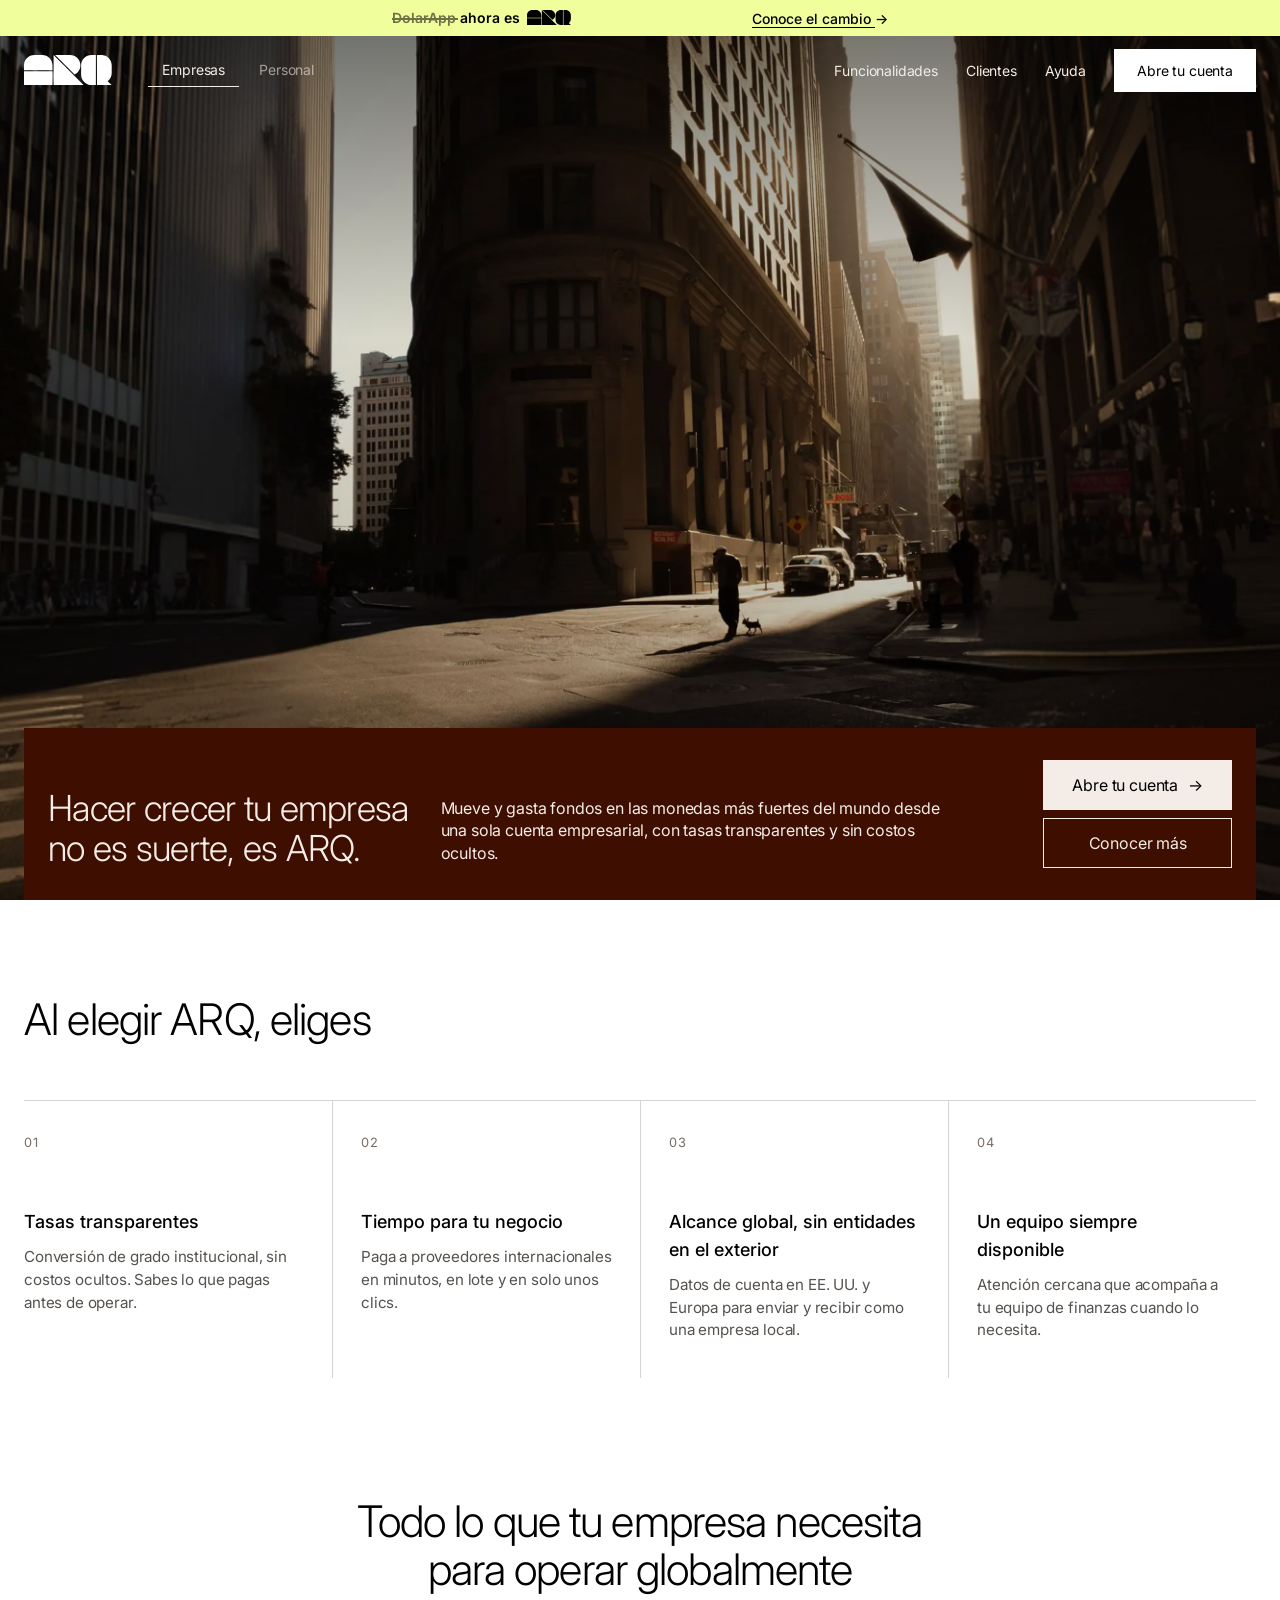
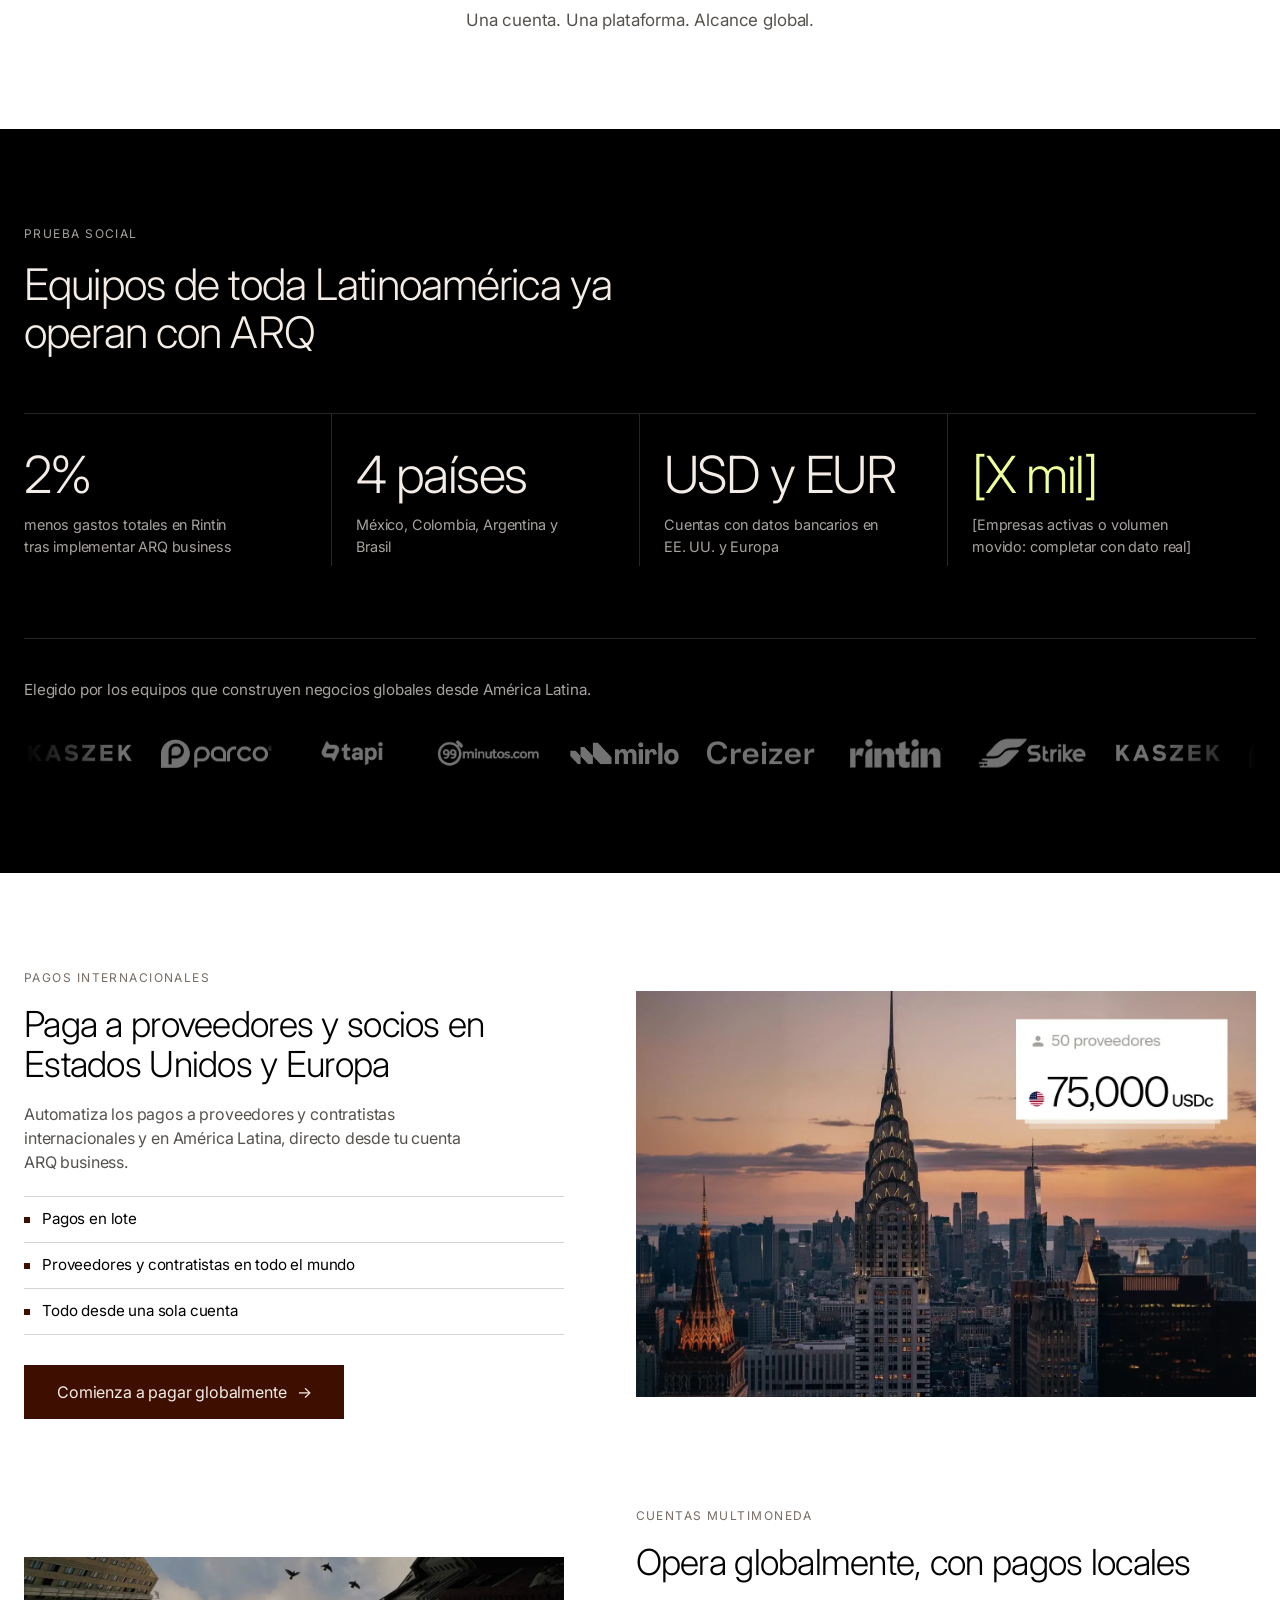
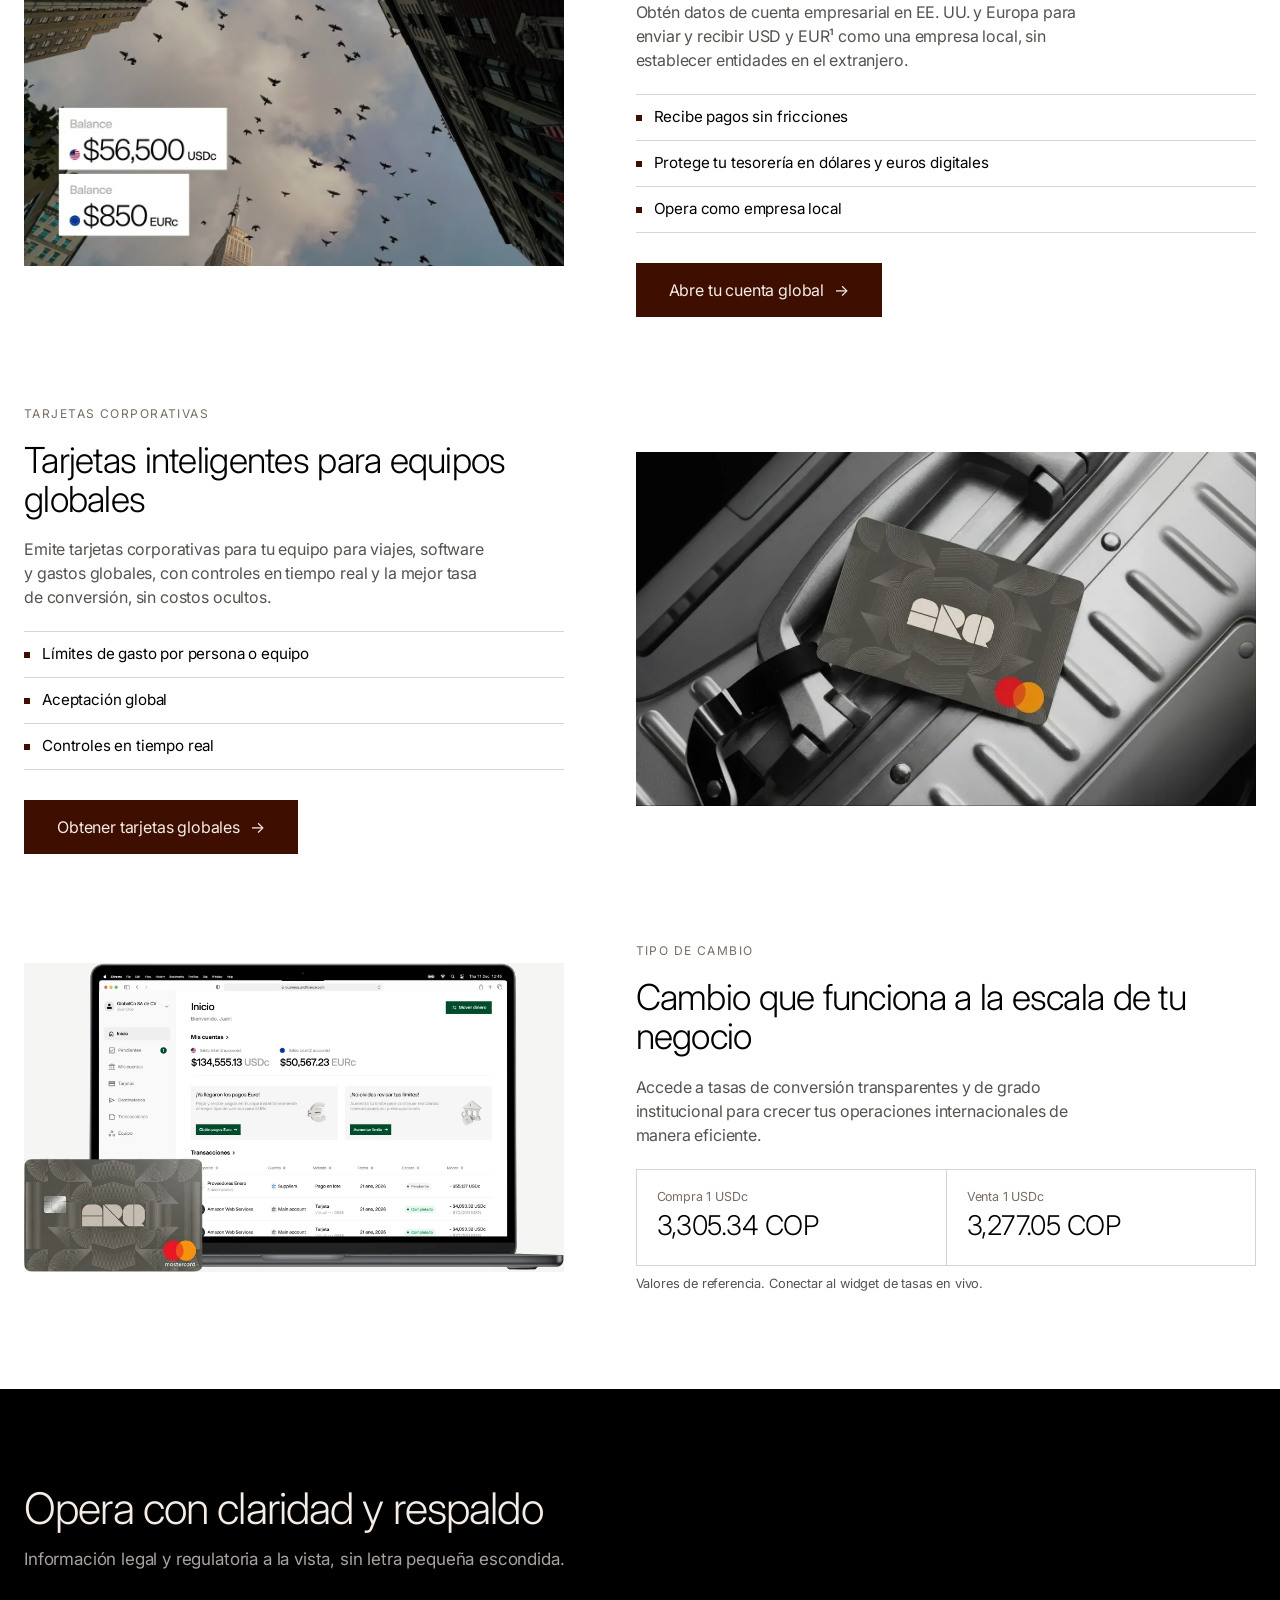
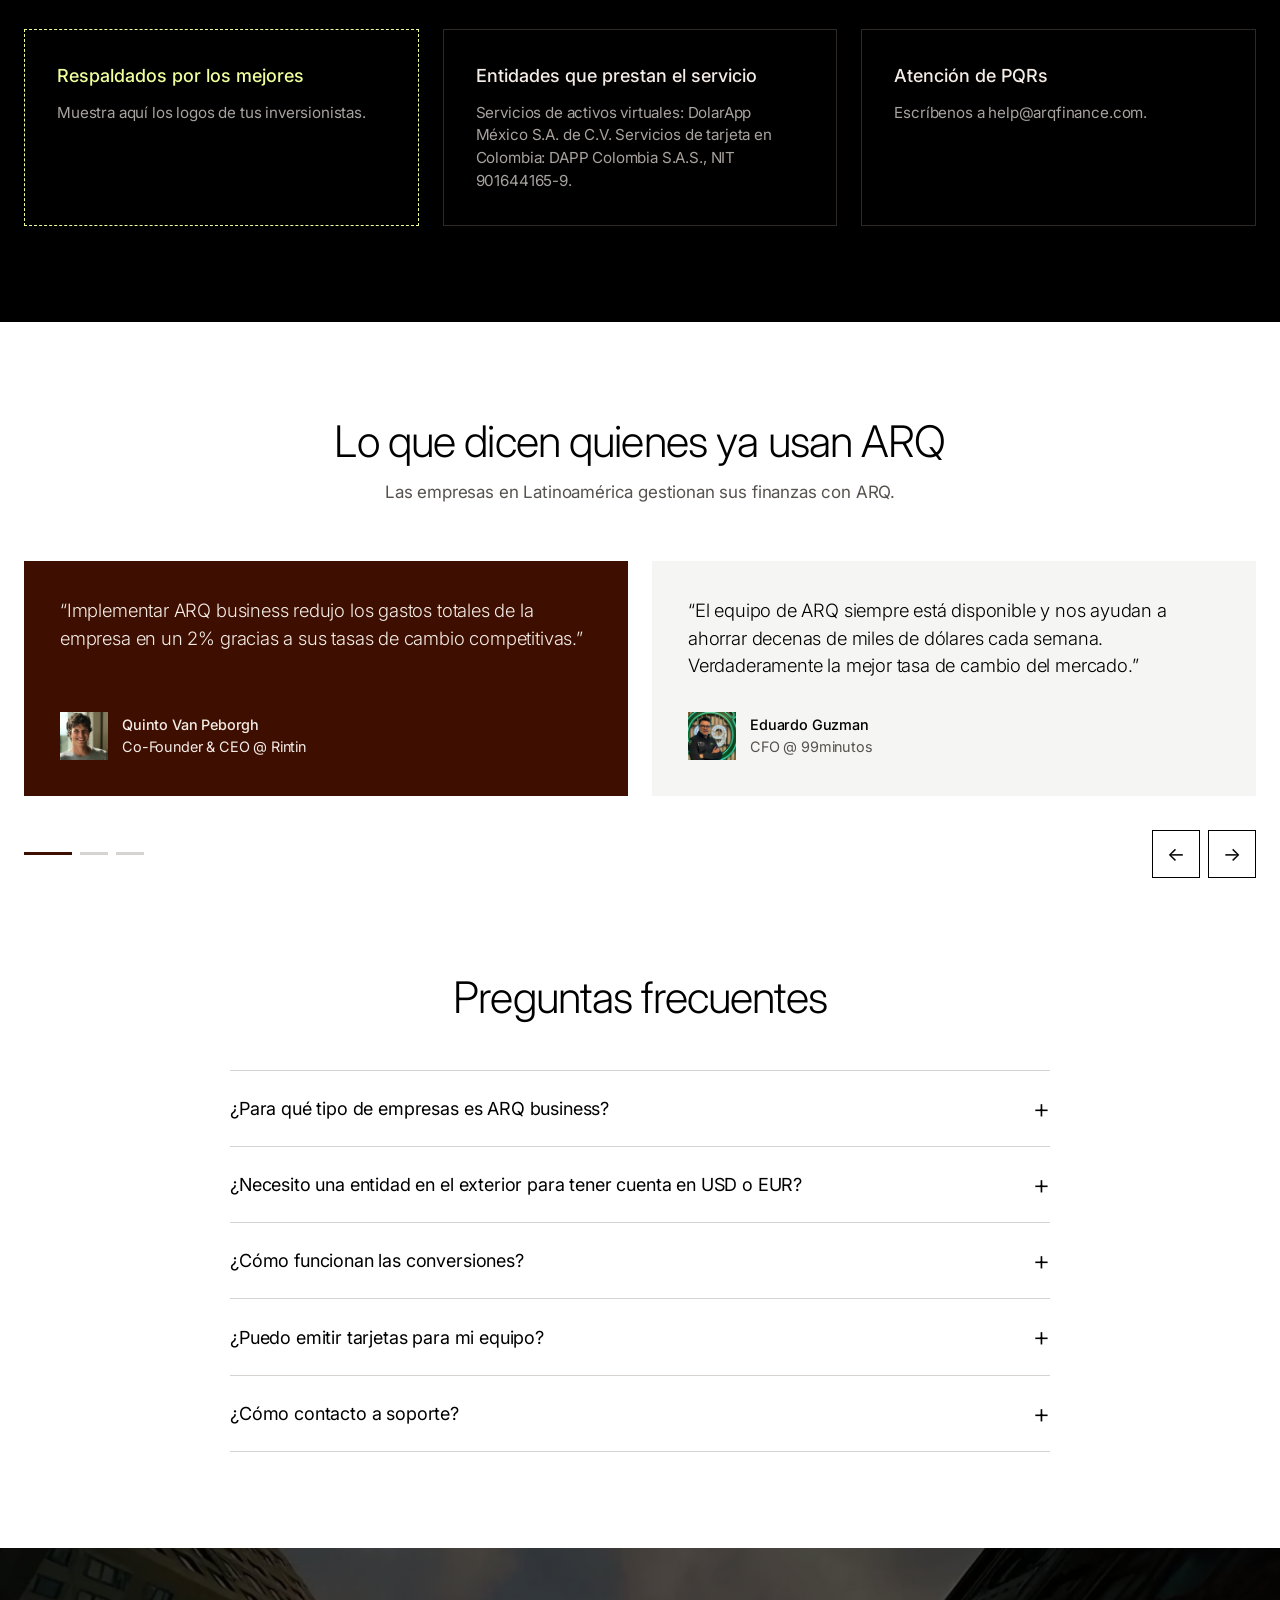
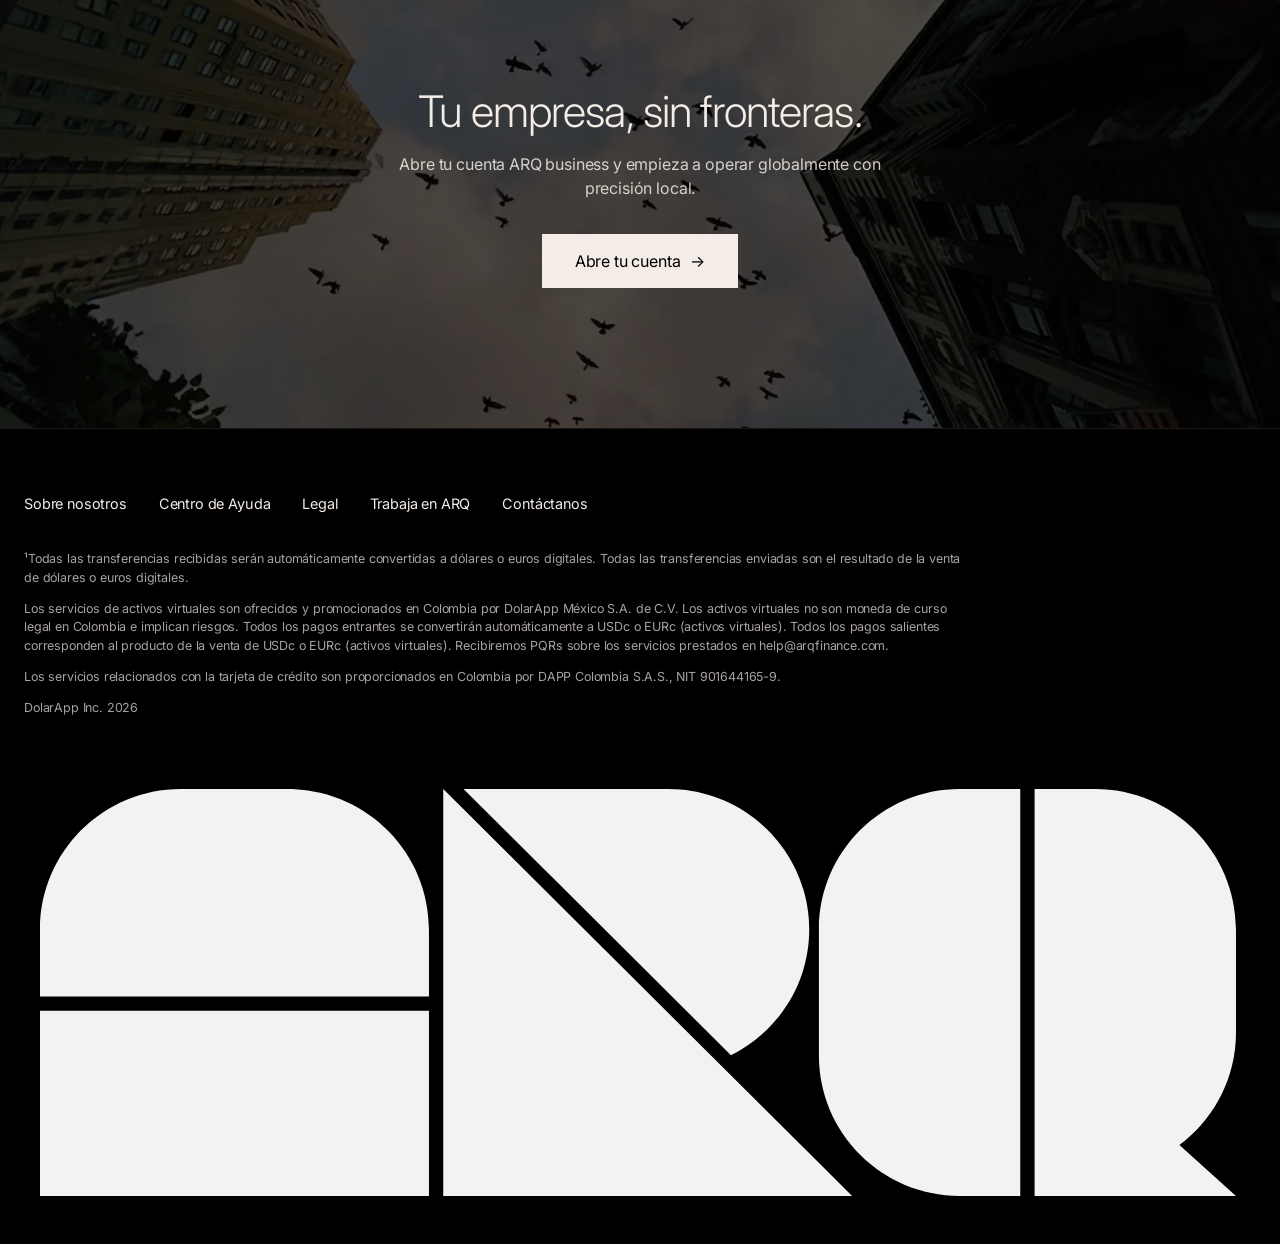
==== commit eddb82c9: "Aloja imágenes, logos y videos en el repo y agrega medición con GTM - Descarga los 40 archivos que s" ====
--- a/index.html
+++ b/index.html
@@ -3,6 +3,22 @@
 <head>
 <meta charset="utf-8">
 <meta name="viewport" content="width=device-width, initial-scale=1">
+
+<!-- ============ Medición: Google Tag Manager ============
+     1) Pega abajo el ID de tu contenedor (formato GTM-XXXXXXX). Mientras gtmId esté vacío NO se carga GTM,
+        pero los eventos igual se guardan en window.dataLayer (se pueden revisar en la consola).
+     2) variant identifica esta versión en los eventos: 'B'. La versión A debe enviar 'A' para poder comparar. -->
+<script>
+  window.ARQ_AB = { gtmId: '', variant: 'B' };
+  window.dataLayer = window.dataLayer || [];
+  (function (w, d, s, l, i) {
+    if (!/^GTM-[A-Z0-9]+$/.test(i)) return;
+    w[l] = w[l] || []; w[l].push({ 'gtm.start': new Date().getTime(), event: 'gtm.js' });
+    var f = d.getElementsByTagName(s)[0], j = d.createElement(s);
+    j.async = true; j.src = 'https://www.googletagmanager.com/gtm.js?id=' + i;
+    f.parentNode.insertBefore(j, f);
+  })(window, document, 'script', 'dataLayer', window.ARQ_AB.gtmId);
+</script>
 <title>ARQ business | Variación B (estructura Nu)</title>
 <link rel="preconnect" href="https://fonts.googleapis.com">
 <link rel="preconnect" href="https://fonts.gstatic.com" crossorigin>
@@ -11,6 +27,9 @@
 <link rel="stylesheet" href="personal.css">
 </head>
 <body>
+<!-- Si usas GTM, descomenta este bloque y reemplaza GTM-XXXXXXX por tu ID (respaldo para navegadores sin JavaScript):
+<noscript><iframe src="https://www.googletagmanager.com/ns.html?id=GTM-XXXXXXX" height="0" width="0" style="display:none;visibility:hidden"></iframe></noscript>
+-->
 
 <!--
   VARIACIÓN B — ARQ (EMPRESAS + PERSONAL EN UNA SOLA PÁGINA)
@@ -29,7 +48,7 @@
   <button type="button" class="banner-btn" id="brand-open" data-cta="brand-banner" aria-haspopup="dialog" aria-controls="brand-modal">
     <span class="ticker" aria-live="off">
       <span class="ticker-inner">
-        <span><span class="was">DolarApp</span> <span class="is">ahora es</span> <img class="banner-logo" src="https://www.arqfinance.com/_astro/logo.D534Oqrz_ZRshG1.svg" alt="ARQ"></span>
+        <span><span class="was">DolarApp</span> <span class="is">ahora es</span> <img class="banner-logo" src="assets/logo.D534Oqrz_ZRshG1.svg" alt="ARQ"></span>
         <span>Tan global como siempre, más ambiciosa que nunca</span>
         <span aria-hidden="true"><span class="was static">DolarApp</span></span>
       </span>
@@ -41,7 +60,7 @@
 <header class="nav" id="nav">
   <div class="wrap">
     <div class="nav-left">
-      <a class="logo" href="#" data-top aria-label="ARQ (volver al inicio)"><img src="https://www.arqfinance.com/_astro/logo.D534Oqrz_ZRshG1.svg" alt="ARQ"></a>
+      <a class="logo" href="#" data-top aria-label="ARQ (volver al inicio)"><img src="assets/logo.D534Oqrz_ZRshG1.svg" alt="ARQ"></a>
       <div class="switch" role="navigation" aria-label="Tipo de cuenta">
         <a href="#empresas" data-view="empresas" class="active" aria-current="page">Empresas</a>
         <a href="#personal" data-view="personal">Personal</a>
@@ -115,14 +134,14 @@
       <p class="cap">Elegido por los equipos que construyen negocios globales desde América Latina.</p>
       <div class="marquee" aria-label="Empresas que usan ARQ">
         <div class="marquee-track">
-          <img src="https://www.arqfinance.com/_astro/partner-1.D_mMeR3E.webp" alt="">
-          <img src="https://www.arqfinance.com/_astro/partner-11.BXKxPLMq.webp" alt="">
-          <img src="https://www.arqfinance.com/_astro/partner-3.COo-REMi.webp" alt="">
-          <img src="https://www.arqfinance.com/_astro/partner-4.nr9aVYWp.webp" alt="">
-          <img src="https://www.arqfinance.com/_astro/partner-6.D3TfgtO8.webp" alt="">
-          <img src="https://www.arqfinance.com/_astro/partner-7.Bqnf9oLd.webp" alt="">
-          <img src="https://www.arqfinance.com/_astro/partner-8.Dorq1Qq0.webp" alt="">
-          <img src="https://www.arqfinance.com/_astro/partner-9.DxtAh7CF.webp" alt="">
+          <img src="assets/partner-1.D_mMeR3E.webp" alt="">
+          <img src="assets/partner-11.BXKxPLMq.webp" alt="">
+          <img src="assets/partner-3.COo-REMi.webp" alt="">
+          <img src="assets/partner-4.nr9aVYWp.webp" alt="">
+          <img src="assets/partner-6.D3TfgtO8.webp" alt="">
+          <img src="assets/partner-7.Bqnf9oLd.webp" alt="">
+          <img src="assets/partner-8.Dorq1Qq0.webp" alt="">
+          <img src="assets/partner-9.DxtAh7CF.webp" alt="">
         </div>
       </div>
     </div>
@@ -141,7 +160,7 @@
         <ul><li>Pagos en lote</li><li>Proveedores y contratistas en todo el mundo</li><li>Todo desde una sola cuenta</li></ul>
         <a class="btn btn-burgundy" href="#e-registro" data-cta="prod-pagos">Comienza a pagar globalmente <span class="arr">→</span></a>
       </div>
-      <div class="media reveal" style="--d:.1s"><img src="https://www.arqfinance.com/_astro/business-benefit-1-es.Cd3D0XZC_2eNwPp.webp" alt="Pagos internacionales en ARQ business" loading="lazy"></div>
+      <div class="media reveal" style="--d:.1s"><img src="assets/business-benefit-1-es.Cd3D0XZC_2eNwPp.webp" alt="Pagos internacionales en ARQ business" loading="lazy"></div>
     </div>
 
     <div class="product rev">
@@ -152,7 +171,7 @@
         <ul><li>Recibe pagos sin fricciones</li><li>Protege tu tesorería en dólares y euros digitales</li><li>Opera como empresa local</li></ul>
         <a class="btn btn-burgundy" href="#e-registro" data-cta="prod-cuentas">Abre tu cuenta global <span class="arr">→</span></a>
       </div>
-      <div class="media reveal" style="--d:.1s"><img src="https://www.arqfinance.com/_astro/business-benefit-2-es.DtLXEOiA_ZNxjGQ.webp" alt="Cuentas multimoneda USD y EUR" loading="lazy"></div>
+      <div class="media reveal" style="--d:.1s"><img src="assets/business-benefit-2-es.DtLXEOiA_ZNxjGQ.webp" alt="Cuentas multimoneda USD y EUR" loading="lazy"></div>
     </div>
 
     <div class="product">
@@ -163,7 +182,7 @@
         <ul><li>Límites de gasto por persona o equipo</li><li>Aceptación global</li><li>Controles en tiempo real</li></ul>
         <a class="btn btn-burgundy" href="#e-registro" data-cta="prod-tarjetas">Obtener tarjetas globales <span class="arr">→</span></a>
       </div>
-      <div class="media reveal" style="--d:.1s"><img src="https://www.arqfinance.com/_astro/business-benefit-3-en.Bo8iLZwk_8RFcz.webp" alt="Tarjetas corporativas ARQ" loading="lazy"></div>
+      <div class="media reveal" style="--d:.1s"><img src="assets/business-benefit-3-en.Bo8iLZwk_8RFcz.webp" alt="Tarjetas corporativas ARQ" loading="lazy"></div>
     </div>
 
     <div class="product rev">
@@ -177,7 +196,7 @@
         </div>
         <p class="fine">Valores de referencia. Conectar al widget de tasas en vivo.</p>
       </div>
-      <div class="media reveal" style="--d:.1s"><img src="https://www.arqfinance.com/_astro/business-app-es.hrPkyyJW_Z2uiToX.webp" alt="Plataforma ARQ business" loading="lazy"></div>
+      <div class="media reveal" style="--d:.1s"><img src="assets/business-app-es.hrPkyyJW_Z2uiToX.webp" alt="Plataforma ARQ business" loading="lazy"></div>
     </div>
   </div>
 </section>
@@ -202,19 +221,19 @@
     <div class="quotes">
       <figure class="quote hl reveal">
         <p>“Implementar ARQ business redujo los gastos totales de la empresa en un 2% gracias a sus tasas de cambio competitivas.”</p>
-        <cite><img src="https://www.arqfinance.com/_astro/slide-5.DPJ-iJAH_Z2r4fEP.webp" alt=""><span><b>Quinto Van Peborgh</b>Co-Founder & CEO @ Rintin</span></cite>
+        <cite><img src="assets/slide-5.DPJ-iJAH_Z2r4fEP.webp" alt=""><span><b>Quinto Van Peborgh</b>Co-Founder & CEO @ Rintin</span></cite>
       </figure>
       <figure class="quote reveal" style="--d:.08s">
         <p>“El equipo de ARQ siempre está disponible y nos ayudan a ahorrar decenas de miles de dólares cada semana. Verdaderamente la mejor tasa de cambio del mercado.”</p>
-        <cite><img src="https://www.arqfinance.com/_astro/slide-2.Dfyh3610_Z2ljd4l.webp" alt=""><span><b>Eduardo Guzman</b>CFO @ 99minutos</span></cite>
+        <cite><img src="assets/slide-2.Dfyh3610_Z2ljd4l.webp" alt=""><span><b>Eduardo Guzman</b>CFO @ 99minutos</span></cite>
       </figure>
       <figure class="quote reveal">
         <p>“Nuestro equipo puede pagar a proveedores internacionales en cuestión de minutos usando la plataforma de ARQ. Ahorra dinero y, lo más importante, tiempo.”</p>
-        <cite><img src="https://www.arqfinance.com/_astro/slide-3.DffflrBR_2bcWS3.webp" alt=""><span><b>Tomas Mindlin</b>Co-Founder & CEO @ Tapi</span></cite>
+        <cite><img src="assets/slide-3.DffflrBR_2bcWS3.webp" alt=""><span><b>Tomas Mindlin</b>Co-Founder & CEO @ Tapi</span></cite>
       </figure>
       <figure class="quote reveal" style="--d:.08s">
         <p>“ARQ ha ayudado a que pagar a proveedores internacionales sea un proceso fluido para Kaszek.”</p>
-        <cite><img src="https://www.arqfinance.com/_astro/slide-1.BblsdH49_Z1HPmCz.webp" alt=""><span><b>Hernan Kazah</b>Co-Founder & Managing Partner @ Kaszek</span></cite>
+        <cite><img src="assets/slide-1.BblsdH49_Z1HPmCz.webp" alt=""><span><b>Hernan Kazah</b>Co-Founder & Managing Partner @ Kaszek</span></cite>
       </figure>
     </div>
     <div class="qctrl">
@@ -255,9 +274,9 @@
 <main id="view-personal" class="view" hidden>
 <!-- 1. HERO CON VIDEO -->
 <section class="p-hero">
-  <video id="hero-video" autoplay muted loop playsinline preload="metadata" poster="https://www.arqfinance.com/_astro/hero.NEH5cOVc.webp"
-         data-desktop-src="https://cdn.arqfinance.com/9a062e05-7674-4037-b7e7-937e2901f3b5/hero-video-bg-desktop-boneta.mp4"
-         data-mobile-src="https://cdn.arqfinance.com/9a062e05-7674-4037-b7e7-937e2901f3b5/hero-video-bg-mobile-boneta.mp4"></video>
+  <video id="hero-video" autoplay muted loop playsinline preload="metadata" poster="assets/hero.NEH5cOVc.webp"
+         data-desktop-src="assets/video/hero-video-bg-desktop-boneta.mp4"
+         data-mobile-src="assets/video/hero-video-bg-mobile-boneta.mp4"></video>
   <div class="wrap">
     <div>
       <h1>Hacer crecer tu patrimonio<br>no es suerte, es ARQ.</h1>
@@ -277,7 +296,7 @@
 <!-- 2. CAMBIO: celular + tarjeta sobre verde -->
 <section class="p-green">
   <div class="wrap">
-    <div class="img reveal"><img src="https://www.arqfinance.com/_astro/arq-app-es-co.DZjt2pmW_Z1uCnOr.webp" alt="App y tarjeta ARQ"></div>
+    <div class="img reveal"><img src="assets/arq-app-es-co.DZjt2pmW_Z1uCnOr.webp" alt="App y tarjeta ARQ"></div>
     <div>
       <h2 class="reveal">Tu banco odiaría<br>que vieras nuestro cambio.</h2>
       <p class="sub reveal">Cambia a dólares digitales y euros digitales en segundos, a la tasa real del mercado. Sin comisiones ocultas.</p>
@@ -309,13 +328,13 @@
     <h2 class="reveal">Esto es lo que dicen de nosotros</h2>
     <div class="marquee" aria-label="Medios que hablan de ARQ">
       <div class="marquee-track">
-        <img src="https://www.arqfinance.com/_astro/bloomberg.BDicKIKr.svg" alt="Bloomberg">
-        <img src="https://www.arqfinance.com/_astro/forbes.Dz3vZZSB.svg" alt="Forbes">
-        <img src="https://www.arqfinance.com/_astro/el-tiempo.CmvBShZ-.svg" alt="El Tiempo">
-        <img src="https://www.arqfinance.com/_astro/valora-atlantic.BvX9Cz4F.svg" alt="Valora Analitik">
-        <img src="https://www.arqfinance.com/_astro/la-republica.Vt3ulvCZ.svg" alt="La República">
-        <img src="https://www.arqfinance.com/_astro/infobae.BCz3heBQ.svg" alt="Infobae">
-        <img src="https://www.arqfinance.com/_astro/bloomberg-en-linea.BaGs9W0c.svg" alt="Bloomberg Línea">
+        <img src="assets/bloomberg.BDicKIKr.svg" alt="Bloomberg">
+        <img src="assets/forbes.Dz3vZZSB.svg" alt="Forbes">
+        <img src="assets/el-tiempo.CmvBShZ-.svg" alt="El Tiempo">
+        <img src="assets/valora-atlantic.BvX9Cz4F.svg" alt="Valora Analitik">
+        <img src="assets/la-republica.Vt3ulvCZ.svg" alt="La República">
+        <img src="assets/infobae.BCz3heBQ.svg" alt="Infobae">
+        <img src="assets/bloomberg-en-linea.BaGs9W0c.svg" alt="Bloomberg Línea">
       </div>
     </div>
   </div>
@@ -337,7 +356,7 @@
         </div>
         <div><a class="btn btn-black" href="#p-registro" data-cta="prod-tarjeta">Pide tu tarjeta ARQ <span class="arr">→</span></a></div>
       </div>
-      <div class="im"><img src="https://www.arqfinance.com/_astro/benefit-1-en-all.DXNm6J_1_1EP5q.webp" alt="Tarjeta ARQ" loading="lazy"></div>
+      <div class="im"><img src="assets/benefit-1-en-all.DXNm6J_1_1EP5q.webp" alt="Tarjeta ARQ" loading="lazy"></div>
     </article>
 
     <article class="p-benefit rev reveal">
@@ -348,7 +367,7 @@
         </div>
         <div><a class="btn btn-black" href="#p-registro" data-cta="prod-cuenta">Abre tu cuenta global <span class="arr">→</span></a></div>
       </div>
-      <div class="im"><img src="https://www.arqfinance.com/_astro/benefit-2-es-co.DaxhS8_G_Z1728Cl.webp" alt="Cuenta global ARQ" loading="lazy"></div>
+      <div class="im"><img src="assets/benefit-2-es-co.DaxhS8_G_Z1728Cl.webp" alt="Cuenta global ARQ" loading="lazy"></div>
     </article>
 
     <article class="p-benefit reveal">
@@ -359,7 +378,7 @@
         </div>
         <div><a class="btn btn-black" href="#p-registro" data-cta="prod-inversion">Empieza hoy <span class="arr">→</span></a></div>
       </div>
-      <div class="im"><img src="https://www.arqfinance.com/_astro/benefit-3-es-co.fEWbibNk_aejRg.webp" alt="Inversiones en ARQ" loading="lazy"></div>
+      <div class="im"><img src="assets/benefit-3-es-co.fEWbibNk_aejRg.webp" alt="Inversiones en ARQ" loading="lazy"></div>
     </article>
   </div>
 </section>
@@ -367,17 +386,17 @@
 <!-- 6. CONVERSOR: celular sobre burdeos + calculadora -->
 <section class="p-ex" id="p-cambio">
   <div class="wrap">
-  <div class="l"><img src="https://www.arqfinance.com/_astro/exchange-app-es-co.D25RmYHM_ZnpPjo.webp" alt="Alertas de precio en la app de ARQ" loading="lazy"></div>
+  <div class="l"><img src="assets/exchange-app-es-co.D25RmYHM_ZnpPjo.webp" alt="Alertas de precio en la app de ARQ" loading="lazy"></div>
   <div class="r">
     <h2 class="reveal">No nos creas.<br>Compruébalo por ti mismo.</h2>
     <div class="p-calc reveal" id="calc">
       <div class="row">
-        <span class="cur"><img id="calc-flag-from" src="https://www.arqfinance.com/_astro/co.DbTl_jdJ.svg" alt=""><span id="calc-from">COP</span></span>
+        <span class="cur"><img id="calc-flag-from" src="assets/co.DbTl_jdJ.svg" alt=""><span id="calc-from">COP</span></span>
         <input class="val" id="calc-amt" inputmode="decimal" value="1000000" aria-label="Monto a cambiar">
       </div>
       <div class="mid"><button type="button" class="swapbtn" id="calc-swap" aria-label="Invertir monedas">⇅</button></div>
       <div class="row">
-        <span class="cur"><img id="calc-flag-to" src="https://www.arqfinance.com/_astro/us.BxQaODEj.svg" alt=""><span id="calc-to">USDc</span></span>
+        <span class="cur"><img id="calc-flag-to" src="assets/us.BxQaODEj.svg" alt=""><span id="calc-to">USDc</span></span>
         <div class="val out" id="calc-out">0</div>
       </div>
       <div class="rate"><span id="calc-rate">1 USDc = 3.305,34 COP</span> · Tasa de referencia</div>
@@ -453,13 +472,13 @@
 
 <!-- 10. DESCARGA CON QR -->
 <section class="p-qr" id="p-registro">
-  <div class="l"><div class="qrbox"><img src="https://www.arqfinance.com/_astro/qr-code.CypiRRay.webp" alt="Código QR para descargar la app de ARQ"></div></div>
+  <div class="l"><div class="qrbox"><img src="assets/qr-code.CypiRRay.webp" alt="Código QR para descargar la app de ARQ"></div></div>
   <div class="r">
     <h2 class="reveal">Descarga ARQ.<br>Únete hoy.</h2>
     <p class="reveal">Únete a los 2 millones de personas que ya gestionan su patrimonio con ARQ.</p>
     <div class="badges reveal">
-      <a href="#" data-cta="badge-appstore"><img src="https://www.arqfinance.com/_astro/app-store-badge-es.mpKR2dAW.svg" alt="Descargar en App Store"></a>
-      <a href="#" data-cta="badge-googleplay"><img src="https://www.arqfinance.com/_astro/google-play-badge-es.CU2piSXn.svg" alt="Disponible en Google Play"></a>
+      <a href="#" data-cta="badge-appstore"><img src="assets/app-store-badge-es.mpKR2dAW.svg" alt="Descargar en App Store"></a>
+      <a href="#" data-cta="badge-googleplay"><img src="assets/google-play-badge-es.CU2piSXn.svg" alt="Disponible en Google Play"></a>
     </div>
   </div>
 </section>
@@ -473,7 +492,7 @@
     <p>Los servicios de activos virtuales son ofrecidos y promocionados en Colombia por DolarApp México S.A. de C.V. Los activos virtuales no son moneda de curso legal en Colombia e implican riesgos. Todos los pagos entrantes se convertirán automáticamente a USDc o EURc (activos virtuales). Todos los pagos salientes corresponden al producto de la venta de USDc o EURc (activos virtuales). Recibiremos PQRs sobre los servicios prestados en help@arqfinance.com.</p>
     <p>Los servicios relacionados con la tarjeta de crédito son proporcionados en Colombia por DAPP Colombia S.A.S., NIT 901644165-9.</p>
     <p>DolarApp Inc. 2026</p>
-    <img class="brand" src="https://www.arqfinance.com/_astro/logo.D534Oqrz_ZRshG1.svg" alt="ARQ">
+    <img class="brand" src="assets/logo.D534Oqrz_ZRshG1.svg" alt="ARQ">
   </div>
 </footer>
 
@@ -484,7 +503,7 @@
     <div class="bm-hero" aria-hidden="true">
       <span class="bm-from">DolarApp</span>
       <span class="bm-arrow">→</span>
-      <span class="bm-to"><img src="https://www.arqfinance.com/_astro/logo.D534Oqrz_ZRshG1.svg" alt=""></span>
+      <span class="bm-to"><img src="assets/logo.D534Oqrz_ZRshG1.svg" alt=""></span>
     </div>
     <div class="bm-body">
       <h2 id="bm-title">DolarApp ahora es ARQ</h2>
--- a/styles.css
+++ b/styles.css
@@ -58,7 +58,7 @@
 
 /* ===== 1. HERO: foto a sangre + panel burdeos inferior ===== */
 .hero{position:relative;min-height:calc(100vh - 36px);max-height:820px;display:flex;align-items:flex-end;color:var(--off-white);
-      background:#111 url("https://www.arqfinance.com/_astro/business-hero.C6nXMTt9.webp") center/cover no-repeat}
+      background:#111 url("assets/business-hero.C6nXMTt9.webp") center/cover no-repeat}
 .hero::before{content:"";position:absolute;inset:0;background:linear-gradient(180deg,rgba(0,0,0,.45) 0%,rgba(0,0,0,0) 35%,rgba(0,0,0,.25) 100%)}
 /* Barra del hero como en ARQ: compacta, dentro del ancho del contenedor; la foto sigue siendo la protagonista */
 .hero-panel{position:relative;width:100%}
@@ -167,7 +167,7 @@
 @keyframes fadeIn{from{opacity:0;transform:translateY(-6px)}to{opacity:1;transform:none}}
 
 /* CTA final */
-.cta{position:relative;color:var(--off-white);text-align:center;padding:140px 0;background:#111 url("https://www.arqfinance.com/_astro/cta-city.Ca_NF8gh_vsM7n.webp") center/cover no-repeat}
+.cta{position:relative;color:var(--off-white);text-align:center;padding:140px 0;background:#111 url("assets/cta-city.Ca_NF8gh_vsM7n.webp") center/cover no-repeat}
 .cta::before{content:"";position:absolute;inset:0;background:rgba(0,0,0,.55)}
 .cta .wrap{position:relative}
 .cta p{margin:16px auto 34px;color:var(--off-white);opacity:.85;max-width:520px}
@@ -245,7 +245,7 @@
 .calc-foot{display:flex;justify-content:space-between;gap:12px;flex-wrap:wrap;margin-top:18px;font-size:.8rem;color:var(--brown-700)}
 .calc .btn{width:100%;justify-content:center;margin-top:18px}
 body.personal .quote.hl{background:#053947}
-.cta-qr{text-align:left;background-image:url("https://www.arqfinance.com/_astro/qr-bg.CNiHP9vU.webp")}
+.cta-qr{text-align:left;background-image:url("assets/qr-bg.CNiHP9vU.webp")}
 .cta-qr .wrap{display:flex;align-items:center;justify-content:space-between;gap:48px}
 .cta-qr h2{font-size:clamp(2rem,4.2vw,3.4rem)}
 .cta-qr p{margin-left:0;margin-right:0}
--- a/personal.css
+++ b/personal.css
@@ -91,7 +91,7 @@
 
 /* ---------- Hero con video a pantalla completa ---------- */
 .p-hero{position:relative;min-height:calc(100vh - 36px);max-height:880px;display:flex;align-items:flex-end;color:var(--off-white);overflow:hidden;
-        background:#0b0b0b url("https://www.arqfinance.com/_astro/hero.NEH5cOVc.webp") center/cover no-repeat}
+        background:#0b0b0b url("assets/hero.NEH5cOVc.webp") center/cover no-repeat}
 .p-hero video{position:absolute;inset:0;width:100%;height:100%;object-fit:cover;filter:brightness(.8)}
 .p-hero::after{content:"";position:absolute;inset:0;background:linear-gradient(180deg,rgba(0,0,0,.5) 0%,rgba(0,0,0,0) 30%,rgba(0,0,0,.65) 100%)}
 .p-hero .wrap{position:relative;z-index:1;width:100%;padding-bottom:64px;display:flex;justify-content:space-between;align-items:flex-end;gap:32px;flex-wrap:wrap}
@@ -206,7 +206,7 @@
 
 /* ---------- Descarga con QR ---------- */
 .p-qr{display:grid;grid-template-columns:1fr 1fr;min-height:420px}
-.p-qr .l{display:flex;align-items:center;justify-content:center;padding:56px 24px;background:#6b6159 url("https://www.arqfinance.com/_astro/qr-bg.CNiHP9vU.webp") center/cover no-repeat}
+.p-qr .l{display:flex;align-items:center;justify-content:center;padding:56px 24px;background:#6b6159 url("assets/qr-bg.CNiHP9vU.webp") center/cover no-repeat}
 .p-qr .qrbox{background:var(--white);padding:14px;width:200px;transition:transform .3s var(--ease)}
 .p-qr .qrbox:hover{transform:scale(1.05) rotate(-2deg)}
 .p-qr .qrbox img{width:100%;height:auto}
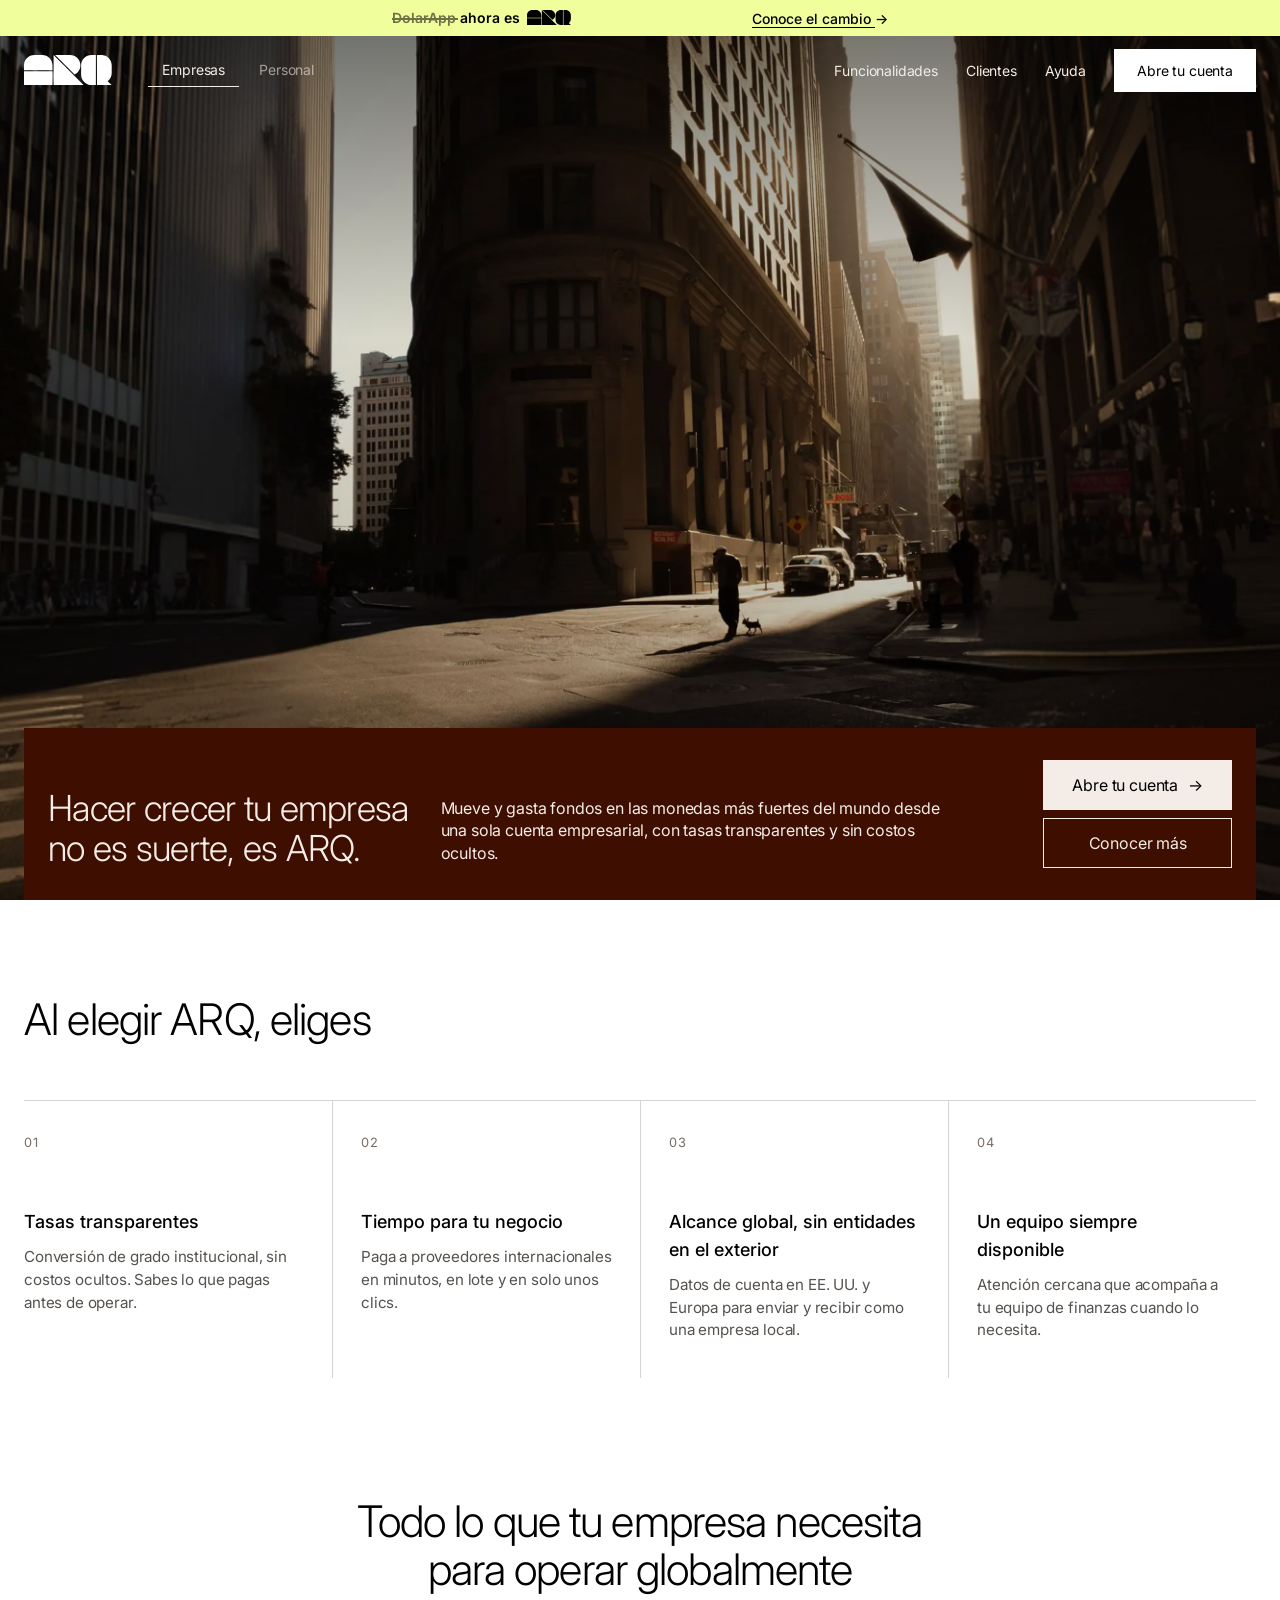
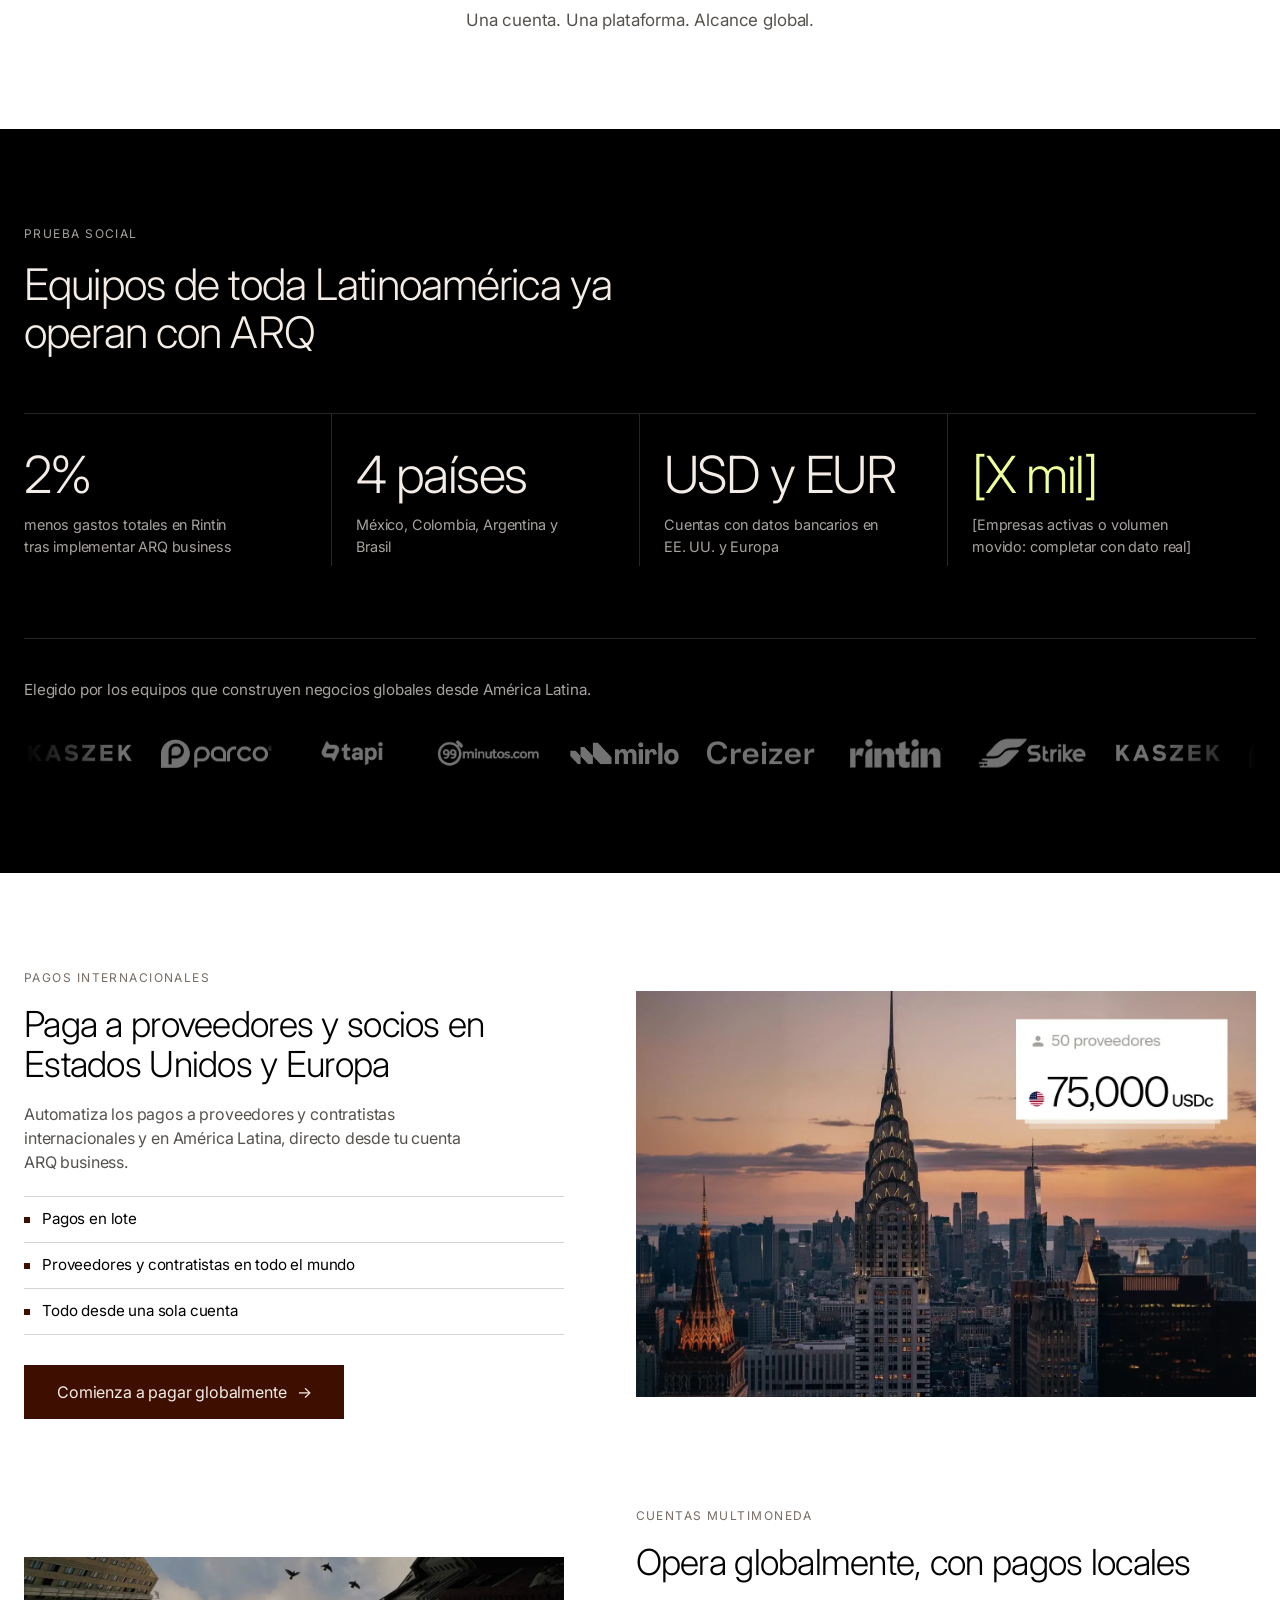
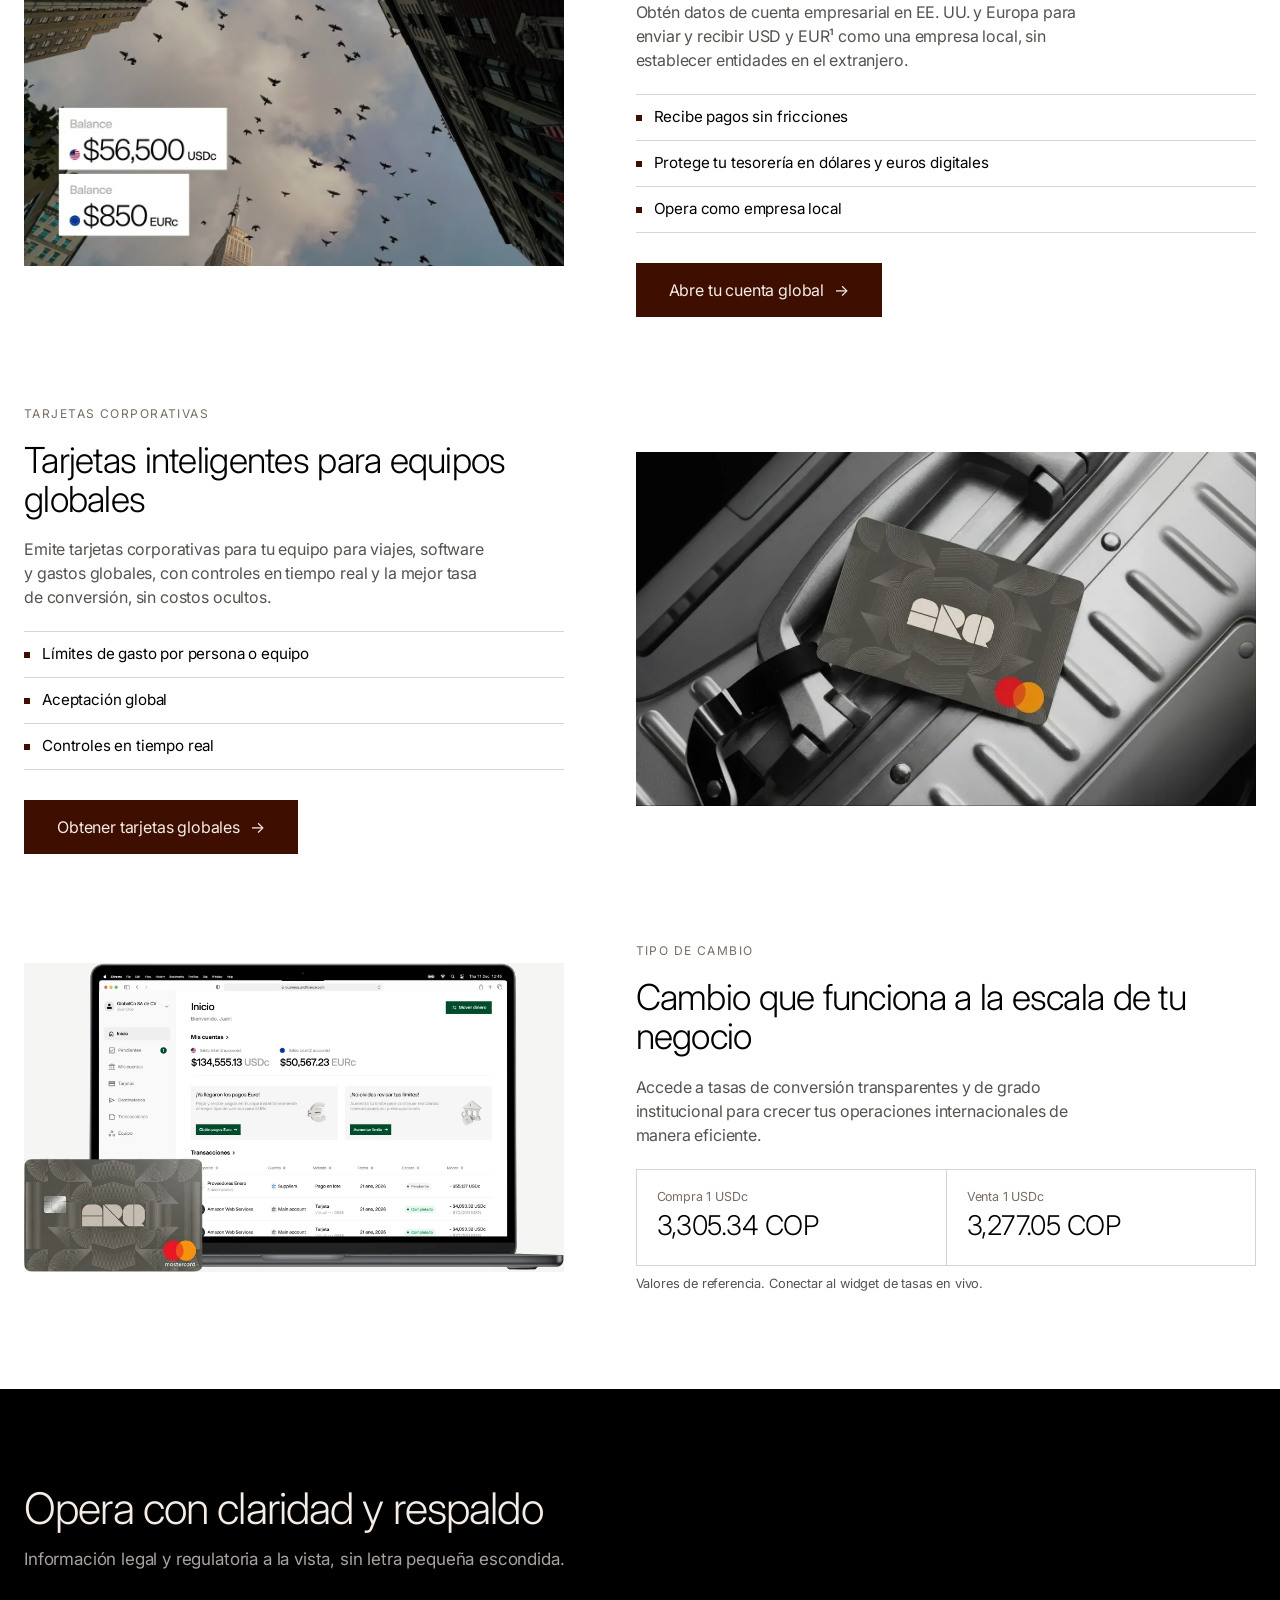
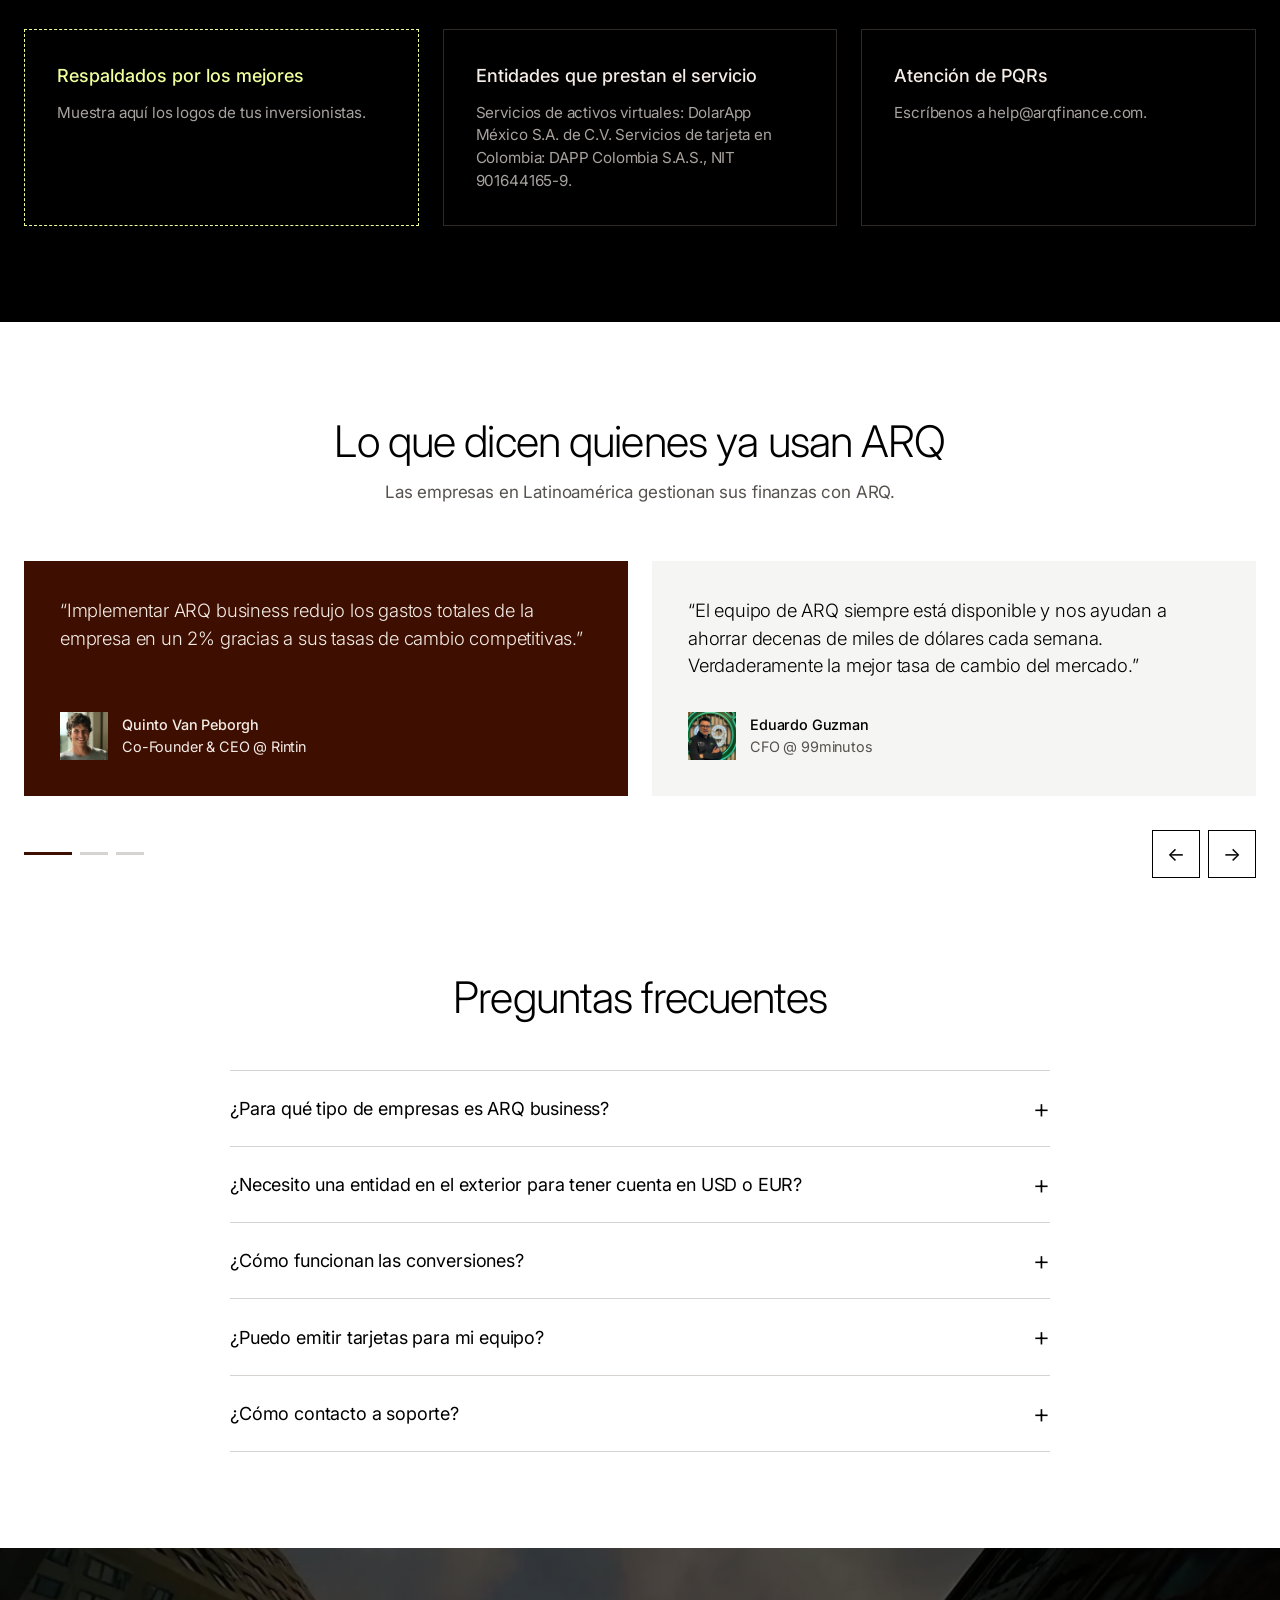
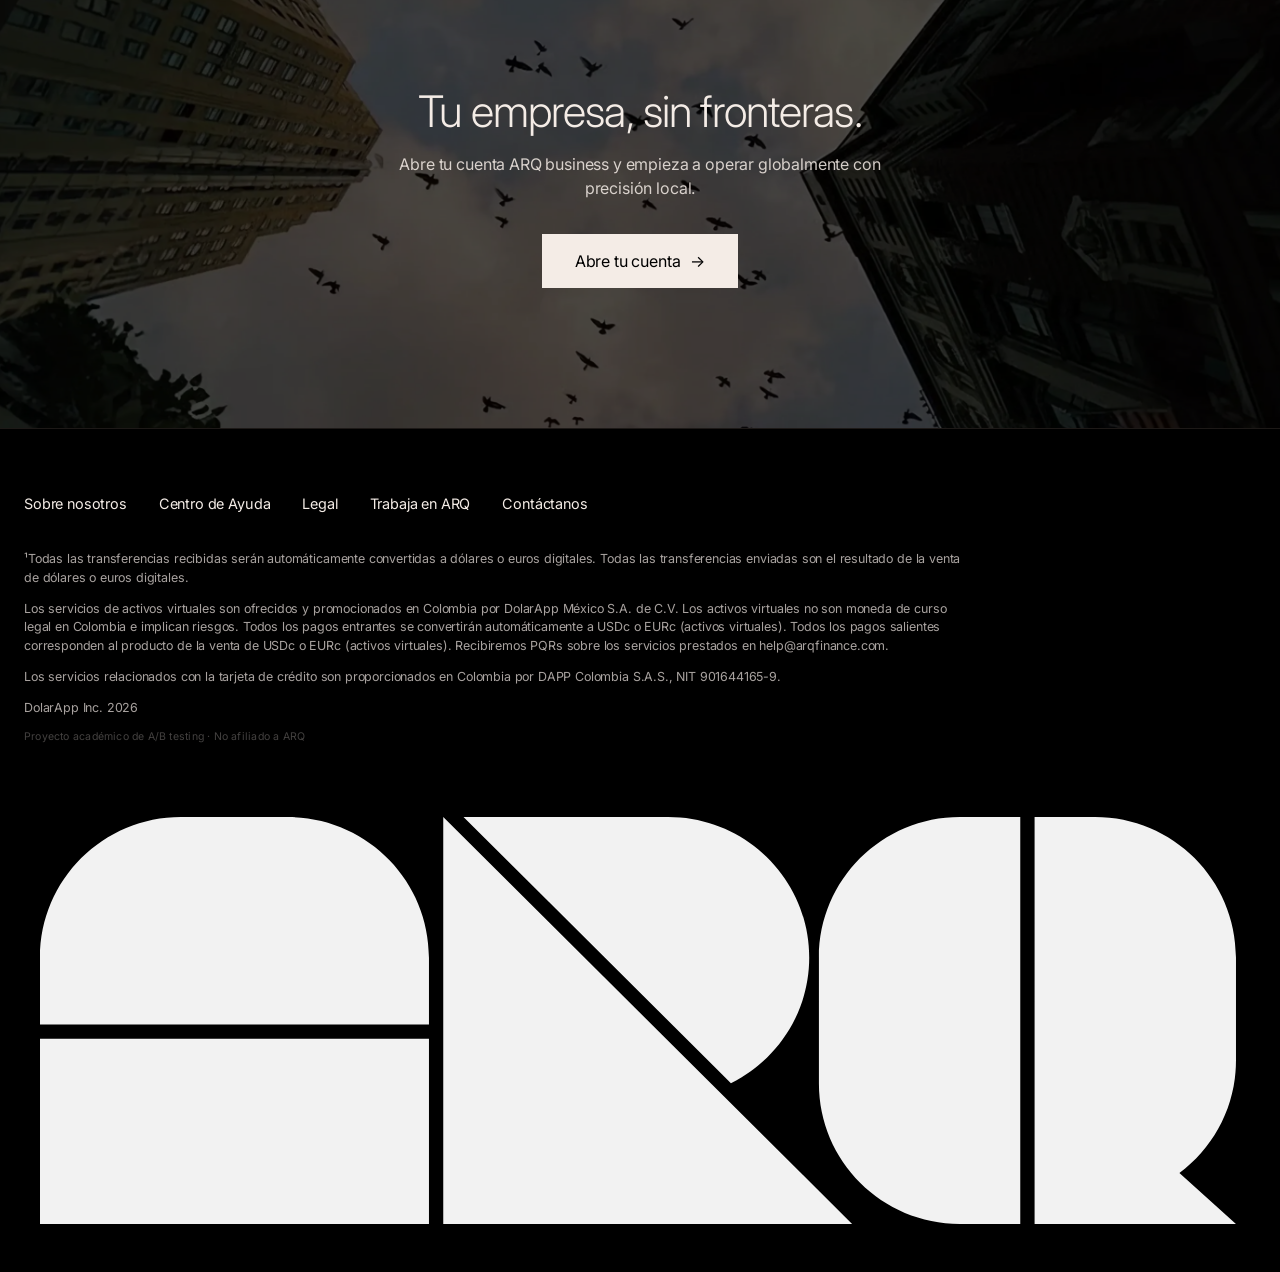
==== commit ae08615d: "Deja claro que es una actividad académica no afiliada a ARQ - Aviso discreto en el pie de página (lí" ====
--- a/index.html
+++ b/index.html
@@ -3,13 +3,14 @@
 <head>
 <meta charset="utf-8">
 <meta name="viewport" content="width=device-width, initial-scale=1">
+<meta name="robots" content="noindex, nofollow">
 
 <!-- ============ Medición: Google Tag Manager ============
-     1) Pega abajo el ID de tu contenedor (formato GTM-XXXXXXX). Mientras gtmId esté vacío NO se carga GTM,
+     1) ID del contenedor (formato GTM-XXXXXXX) en gtmId. Si se deja vacío NO se carga GTM,
         pero los eventos igual se guardan en window.dataLayer (se pueden revisar en la consola).
      2) variant identifica esta versión en los eventos: 'B'. La versión A debe enviar 'A' para poder comparar. -->
 <script>
-  window.ARQ_AB = { gtmId: '', variant: 'B' };
+  window.ARQ_AB = { gtmId: 'GTM-MVTGJ2GV', variant: 'B' };
   window.dataLayer = window.dataLayer || [];
   (function (w, d, s, l, i) {
     if (!/^GTM-[A-Z0-9]+$/.test(i)) return;
@@ -27,9 +28,9 @@
 <link rel="stylesheet" href="personal.css">
 </head>
 <body>
-<!-- Si usas GTM, descomenta este bloque y reemplaza GTM-XXXXXXX por tu ID (respaldo para navegadores sin JavaScript):
-<noscript><iframe src="https://www.googletagmanager.com/ns.html?id=GTM-XXXXXXX" height="0" width="0" style="display:none;visibility:hidden"></iframe></noscript>
--->
+<!-- Google Tag Manager (noscript) -->
+<noscript><iframe src="https://www.googletagmanager.com/ns.html?id=GTM-MVTGJ2GV" height="0" width="0" style="display:none;visibility:hidden"></iframe></noscript>
+<!-- End Google Tag Manager (noscript) -->
 
 <!--
   VARIACIÓN B — ARQ (EMPRESAS + PERSONAL EN UNA SOLA PÁGINA)
@@ -492,6 +493,7 @@
     <p>Los servicios de activos virtuales son ofrecidos y promocionados en Colombia por DolarApp México S.A. de C.V. Los activos virtuales no son moneda de curso legal en Colombia e implican riesgos. Todos los pagos entrantes se convertirán automáticamente a USDc o EURc (activos virtuales). Todos los pagos salientes corresponden al producto de la venta de USDc o EURc (activos virtuales). Recibiremos PQRs sobre los servicios prestados en help@arqfinance.com.</p>
     <p>Los servicios relacionados con la tarjeta de crédito son proporcionados en Colombia por DAPP Colombia S.A.S., NIT 901644165-9.</p>
     <p>DolarApp Inc. 2026</p>
+    <p class="academic">Proyecto académico de A/B testing · No afiliado a ARQ</p>
     <img class="brand" src="assets/logo.D534Oqrz_ZRshG1.svg" alt="ARQ">
   </div>
 </footer>
--- a/styles.css
+++ b/styles.css
@@ -179,6 +179,7 @@
 footer .links a:hover{opacity:.6}
 footer .brand{display:block;width:100%;max-width:1200px;height:auto;margin:72px auto 0;filter:brightness(0) invert(1);opacity:.95}
 footer p{margin-bottom:12px;max-width:940px}
+footer p.academic{margin:6px 0 0;font-size:.66rem;opacity:.4;letter-spacing:.02em}
 
 /* ===== Animaciones básicas: aparición al hacer scroll ===== */
 .reveal{opacity:0;transform:translateY(24px);transition:opacity .7s var(--ease),transform .7s var(--ease);transition-delay:var(--d,0s)}
